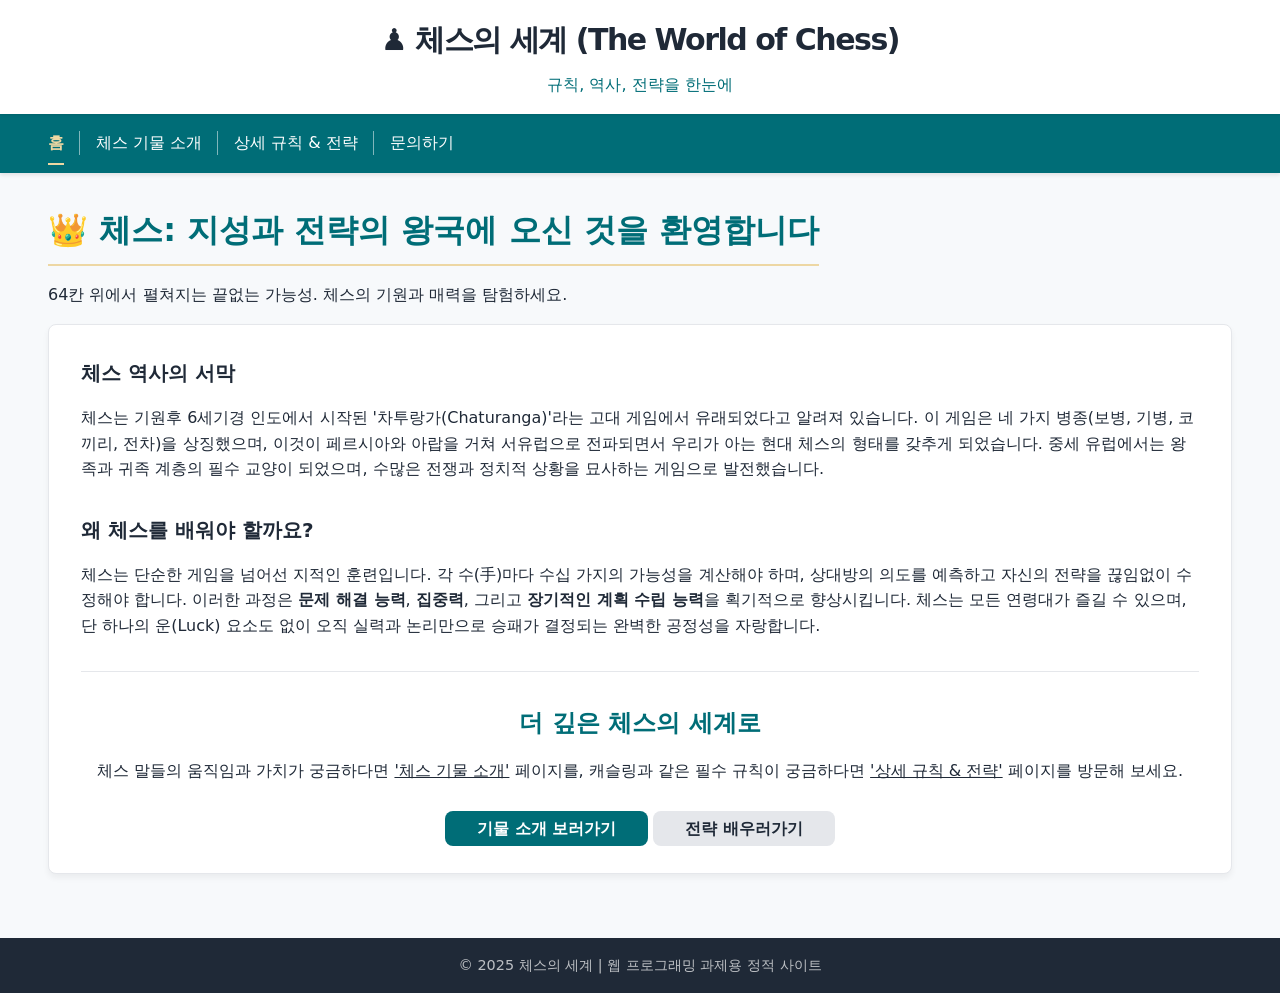
==== index.html @ c8859a35 "feat: 프로젝트 세부 정보로 README.md 업데이트 feat: 레이아웃 및 사이드바 탐색 추가 feat: CSS 변수 및 스타일 향상" ====
<!DOCTYPE html>
<html lang="ko">
  <head>
    <meta charset="UTF-8" />
    <meta name="viewport" content="width=device-width, initial-scale=1.0" />
    <title>홈 - 체스의 세계 (The World of Chess)</title>
    <link rel="stylesheet" href="./css/style.css" />
  </head>
  <body>
    <header>
      <div class="container">
        <div class="header-content">
          <h1 class="header-title">♟️ 체스의 세계 (The World of Chess)</h1>
          <p class="header-subtitle">규칙, 역사, 전략을 한눈에</p>
        </div>
      </div>
    </header>

    <nav id="main-nav">
      <div class="container">
        <ul>
          <li class="nav-item">
            <a href="index.html" class="nav-link active">홈</a>
          </li>
          <li class="nav-item">
            <a href="gallery.html" class="nav-link">체스 기물 소개</a>
          </li>
          <li class="nav-item">
            <a href="article.html" class="nav-link">상세 규칙 & 전략</a>
          </li>
          <li class="nav-item">
            <a href="contact.html" class="nav-link">문의하기</a>
          </li>
        </ul>
      </div>
    </nav>

    <main>
      <div class="container">
        <section id="home">
          <h2 class="section-title">
            👑 체스: 지성과 전략의 왕국에 오신 것을 환영합니다
          </h2>
          <p class="section-description">
            64칸 위에서 펼쳐지는 끝없는 가능성. 체스의 기원과 매력을 탐험하세요.
          </p>

          <div class="content-card">
            <!-- 섹션 1: 체스의 기원 -->
            <h3>체스 역사의 서막</h3>
            <p>
              체스는 기원후 6세기경 인도에서 시작된 '차투랑가(Chaturanga)'라는
              고대 게임에서 유래되었다고 알려져 있습니다. 이 게임은 네 가지
              병종(보병, 기병, 코끼리, 전차)을 상징했으며, 이것이 페르시아와
              아랍을 거쳐 서유럽으로 전파되면서 우리가 아는 현대 체스의 형태를
              갖추게 되었습니다. 중세 유럽에서는 왕족과 귀족 계층의 필수 교양이
              되었으며, 수많은 전쟁과 정치적 상황을 묘사하는 게임으로
              발전했습니다.
            </p>

            <!-- 섹션 2: 체스의 매력 -->
            <h3>왜 체스를 배워야 할까요?</h3>
            <p>
              체스는 단순한 게임을 넘어선 지적인 훈련입니다. 각 수(手)마다 수십
              가지의 가능성을 계산해야 하며, 상대방의 의도를 예측하고 자신의
              전략을 끊임없이 수정해야 합니다. 이러한 과정은
              <strong>문제 해결 능력</strong>, <strong>집중력</strong>, 그리고
              <strong>장기적인 계획 수립 능력</strong>을 획기적으로
              향상시킵니다. 체스는 모든 연령대가 즐길 수 있으며, 단 하나의
              운(Luck) 요소도 없이 오직 실력과 논리만으로 승패가 결정되는 완벽한
              공정성을 자랑합니다.
            </p>

            <!-- 섹션 3: 다음 콘텐츠 유도 -->
            <div class="cta-area">
              <h3>더 깊은 체스의 세계로</h3>
              <p>
                체스 말들의 움직임과 가치가 궁금하다면
                <u>'체스 기물 소개'</u> 페이지를, 캐슬링과 같은 필수 규칙이
                궁금하다면 <u>'상세 규칙 & 전략'</u> 페이지를 방문해 보세요.
              </p>
              <div class="form-actions">
                <a href="./gallery.html" class="submit-btn"
                  >기물 소개 보러가기</a
                >
                <a href="./article.html" class="reset-btn">전략 배우러가기</a>
              </div>
            </div>
          </div>
        </section>
      </div>
    </main>

    <footer>
      <div class="container">
        <p class="footer-text">
          © 2025 체스의 세계 | 웹 프로그래밍 과제용 정적 사이트
        </p>
      </div>
    </footer>
  </body>
</html>
---- css/style.css ----
/*
    통합 스타일시트 (css/style.css)
    체스 완전 정복 웹사이트 | 순수 CSS, CSS 변수 사용
*/

/* ****************************************************** */
/* 1. 글로벌 설정 & 공통 레이아웃 (GLOBAL & COMMON LAYOUT) */
/* ****************************************************** */

/* 1.1 CSS 변수 (Custom Properties) 및 폰트 설정 */
:root {
  /* 체스 테마 색상 */
  --color-primary: #006d77; /* 남색/청록색 계열 (메인 강조색) */
  --color-primary-dark: #004d53; /* 남색/청록색 계열 (메인 강조색 - 다크) */
  --color-secondary: #edd7a3; /* 베이지색 계열 (배경/카드 강조색) */
  --color-background: #f7f9fb; /* 배경색 */
  --color-background-secondary: #ffffff; /* 보조 배경색 (주로 카드 내부/aside) */
  --color-text-dark: #1f2937; /* 진한 텍스트 */
  --color-text-body: #525a65; /* 본문 텍스트 */
  --color-text-light: #888; /* 밝은 텍스트 */
  --color-accent-soft: #edf6f9; /* 옅은 배경 (활성화/호버 배경) */
  --color-border: #e5e7eb; /* 경계선 */

  /* 간격 변수 */
  --spacing-tiny: 0.3rem;
  --spacing-small: 0.5rem;
  --spacing-medium: 1rem;
  --spacing-large: 2rem;
  --border-radius: 0.5rem;
  --header-height: 80px; /* 대략적인 헤더+네비게이션 높이 */
}

/* Inter 폰트 설정 */
@import url("https://fonts.googleapis.com/css2?family=Inter:wght@100..900&display=swap");

/* 1.2 HTML 요소 기본 스타일 및 리셋 */
* {
  box-sizing: border-box;
  margin: 0;
  padding: 0;
}

body {
  font-family: "Inter", system-ui, -apple-system, BlinkMacSystemFont, "Segoe UI",
    Roboto, "Helvetica Neue", Arial, "Noto Sans", sans-serif;
  background-color: var(--color-background);
  color: var(--color-text-dark);
  line-height: 1.6;
  min-height: 100vh;
  display: flex;
  flex-direction: column;
}

a {
  color: var(--color-primary);
  text-decoration: none;
}

a:hover {
  text-decoration: underline;
}

/* --- [추가됨: 동적 콘텐츠 제어를 위한 필수 클래스] --- */
.hidden {
  display: none !important;
}
/* ------------------------------------------------ */

/* 1.3 공통 컨테이너 및 섹션 스타일 */
.container {
  max-width: 1280px;
  width: 95%;
  margin-left: auto;
  margin-right: auto;
  padding-left: var(--spacing-medium);
  padding-right: var(--spacing-medium);
}

main {
  flex-grow: 1;
  padding-top: var(--spacing-large);
  padding-bottom: var(--spacing-large);
}

.content-card {
  background-color: var(--color-background-secondary);
  border: 1px solid var(--color-border);
  border-radius: var(--border-radius);
  padding: var(--spacing-large);
  box-shadow: 0 4px 6px rgba(0, 0, 0, 0.05);
  margin-top: var(--spacing-medium);
}

/* 1.4 공통 타이포그래피 스타일 */
.section-title,
.section-subtitle {
  margin-bottom: var(--spacing-medium);
  color: var(--color-primary);
  font-weight: 700;
  text-align: center;
}

.section-title {
  font-size: 2rem;
  padding-bottom: var(--spacing-small);
  border-bottom: 2px solid var(--color-secondary);
  display: inline-block;
}

.section-subtitle {
  font-size: 1.5rem;
  color: var(--color-text-dark);
  text-align: left;
  margin-top: var(--spacing-large);
  border-bottom: 1px solid var(--color-border);
  padding-bottom: var(--spacing-small);
}

/* ****************************************************** */
/* 2. 공통 컴포넌트 (HEADER, NAVIGATION, FOOTER) */
/* ****************************************************** */

/* 2.1 Header */
header {
  background-color: var(--color-background-secondary);
  box-shadow: 0 1px 3px rgba(0, 0, 0, 0.1);
  position: sticky;
  top: 0;
  z-index: 10;
  padding: var(--spacing-medium) 0;
}

.header-content {
  text-align: center;
}

.header-title {
  font-size: 1.875rem;
  font-weight: 800;
  letter-spacing: -0.05em;
  color: var(--color-text-dark);
}

.header-subtitle {
  font-size: 1rem;
  color: var(--color-primary);
  font-weight: 500;
  margin-top: var(--spacing-small);
}

/* 2.2 Navigation (Nav) */
nav {
  background-color: var(--color-primary);
  box-shadow: 0 2px 4px rgba(0, 0, 0, 0.1);
}

nav ul {
  list-style: none;
  display: flex;
  justify-content: flex-start;
  padding: var(--spacing-small) 0;
  gap: var(--spacing-large);
}

.nav-item {
  position: relative;
}

.nav-link {
  display: block;
  padding: 0.5rem 0;
  color: #ffffff;
  font-weight: 500;
  transition: color 0.3s;
}

.nav-link:hover {
  color: var(--color-secondary);
  text-decoration: none;
}

.nav-link.active {
  color: var(--color-secondary);
  font-weight: 700;
  border-bottom: 2px solid var(--color-secondary);
}

/* 구분선 스타일 */
.nav-item:not(:last-child)::after {
  content: "";
  position: absolute;
  right: calc(-1 * var(--spacing-medium));
  top: 50%;
  transform: translateY(-50%);
  width: 1px;
  height: 1.5rem;
  background-color: rgba(255, 255, 255, 0.5);
}

/* 2.3 Navigation 미디어 쿼리 */
@media (min-width: 640px) {
  nav ul {
    gap: var(--spacing-large);
  }
  .nav-item:not(:last-child)::after {
    right: calc(-0.5 * var(--spacing-large));
  }
}

@media (max-width: 639px) {
  nav ul {
    flex-direction: column;
    align-items: center;
    gap: 0;
    padding: 0.5rem 0;
  }
  .nav-item {
    width: 100%;
    text-align: center;
  }
  .nav-item:not(:last-child)::after {
    content: none;
  }
  .nav-link {
    padding: 0.5rem 1rem;
  }
}

/* 2.4 Footer 스타일 */
footer {
  background-color: var(--color-text-dark);
  color: #ffffff;
  padding: var(--spacing-medium) 0;
  text-align: center;
  margin-top: var(--spacing-large);
}

footer p {
  font-size: 0.9rem;
  color: rgba(255, 255, 255, 0.7);
}

/* ****************************************************** */
/* 3. 홈 페이지 (HOME PAGE - index.html) 스타일 */
/* ****************************************************** */

/* 홈 페이지는 대부분 공통 스타일을 사용하며, 아래는 .content-card 내부의 소제목 스타일링입니다. */
.content-card h3 {
  font-size: 1.25rem;
  color: var(--color-text-dark);
  font-weight: 600;
  margin-top: var(--spacing-large);
  margin-bottom: var(--spacing-medium);
}

.content-card h3:first-child {
  margin-top: 0;
}

/* CTA (Call to Action) 영역 스타일 */
.cta-area {
  margin-top: var(--spacing-large);
  padding-top: var(--spacing-large);
  border-top: 1px solid var(--color-border);
  text-align: center;
}

.cta-area h3 {
  font-size: 1.5rem;
  color: var(--color-primary);
  margin-top: 0;
  margin-bottom: var(--spacing-medium);
}

.cta-area p {
  margin-bottom: var(--spacing-large);
}

/* ****************************************************** */
/* 4. 체스 기물 소개 페이지 (GALLERY PAGE - gallery.html) 스타일 */
/* ****************************************************** */

/* 4.1 2단 레이아웃 설정 */
.gallery-layout {
  display: flex;
  gap: var(--spacing-large);
  margin-top: var(--spacing-medium);
}

/* 왼쪽 사이드바 (기물 선택 목록) */
aside {
  width: 300px;
  flex-shrink: 0;
  padding: 0;
  position: sticky;
  top: calc(80px + var(--spacing-medium)); /* 헤더/네비 아래에 고정 */
  align-self: flex-start;
  height: fit-content;
  border: 1px solid var(--color-border);
  background-color: var(--color-background-secondary);
  border-radius: var(--border-radius);
  box-shadow: 0 4px 6px rgba(0, 0, 0, 0.05);
}

.section-title-sidebar,
.section-description-sidebar {
  text-align: left;
  padding: var(--spacing-medium);
  margin: 0;
}

.section-title-sidebar {
  font-size: 1.25rem;
  border-bottom: 1px solid var(--color-border);
}

.section-description-sidebar {
  font-size: 0.9rem;
  color: var(--color-text-light);
  border-bottom: 1px solid var(--color-border);
}

/* 4.2 선택 목록 스타일 */
.selection-list {
  border-radius: 0 0 var(--spacing-small) var(--spacing-small);
  overflow: hidden;
  padding-bottom: 1px;
}

.selection-item {
  cursor: pointer;
  padding: var(--spacing-medium) var(--spacing-large);
  transition: background-color 0.2s, border-left 0.2s;
  border-bottom: 1px solid var(--color-border);
}

.selection-item:last-child {
  border-bottom: none;
}

.selection-item:hover {
  background-color: var(--color-accent-soft);
}

.selection-title {
  font-size: 1.1rem;
  font-weight: 600;
  color: var(--color-text-dark);
}

.selection-value {
  font-size: 0.85rem;
  color: var(--color-text-light);
}

/* 4.3 동적 활성화 스타일 */
.piece-card-active {
  background-color: var(--color-accent-soft);
  border-left: 5px solid var(--color-primary);
  font-weight: 700;
}

/* 4.4 상세 정보 영역 */
.piece-detail-area {
  flex-grow: 1;
}

.piece-detail {
  margin-top: var(--spacing-medium);
  transition: opacity 0.3s;
}

.piece-detail h4 {
  font-size: 1.5rem;
  color: var(--color-primary);
  margin-bottom: var(--spacing-medium);
  border-bottom: 2px solid var(--color-secondary);
  padding-bottom: var(--spacing-small);
}

/* 4.5 갤러리 미디어 쿼리 */
@media (max-width: 900px) {
  .gallery-layout {
    flex-direction: column;
  }
  aside {
    width: 100%;
    position: static;
    top: auto;
  }
}

/* ****************************************************** */
/* 5. 상세 규칙 & 전략 페이지 (ARTICLE PAGE - article.html) 스타일 */
/* ****************************************************** */
.article-layout {
  display: flex;
  flex-direction: column; /* 세로 배열 */
  gap: var(--spacing-large);
}

@media (min-width: 900px) {
  .article-layout {
    flex-direction: row; /* PC 2단 배열 */
    align-items: flex-start;
  }
}

/* 5.1 사이드바 (Aside) */
#article-sidebar {
  /* 사이드바 기본 배경색 변경 (흰색 대신 연한 배경) */
  background-color: var(--color-background);
  border-radius: var(--border-radius);
  padding: var(--spacing-medium);
  border: 1px solid var(--color-border);

  /* PC 고정 사이드바 설정 */
  width: 300px;
  min-width: 300px;
  position: sticky;
  top: calc(var(--header-height) + 1.5rem); /* 헤더 아래에 고정 */
}

/* 제목과 사이드바 간의 간격 조정 */
.sidebar-content {
  padding-top: var(--spacing-small);
}

/* 5.2 사이드바 그룹 헤더 (규칙/전략) */
.sidebar-group-header {
  cursor: pointer;
  font-weight: 700;
  padding: var(--spacing-small) var(--spacing-small); /* 상하, 좌우 간격 조정 */
  color: var(--color-primary-dark);
  transition: color 0.2s ease;
}
.sidebar-group-header:hover {
  color: var(--color-primary);
}

/* 5.3 서브 메뉴 (규칙/전략 하위 목록) */
.sub-selection-list {
  list-style: none;
  overflow: hidden; /* 높이 애니메이션을 위해 overflow 숨김 */
  transition: max-height 0.3s ease-out;
  max-height: 0; /* 초기 상태 (숨김) */
}
/* [순수 CSS 호버 로직] 그룹에 마우스를 올리면 하위 목록 펼치기 */
.sidebar-group:hover .sub-selection-list {
  max-height: 500px; /* 호버 시 펼침 */
}

.sub-selection-list > li > .selection-item {
  display: block;
  padding: var(--spacing-tiny) var(--spacing-medium);
  margin-bottom: 2px;
  color: var(--color-text-body);
  text-decoration: none;
  border-left: 3px solid transparent;
  transition: all 0.2s ease;
  font-size: 0.95rem;
}
.sub-selection-list > li > .selection-item:hover {
  color: var(--color-primary);
  border-left: 3px solid var(--color-primary);
}

/* 5.4 사이드바 링크 활성화 (클릭된 항목) */
.sub-selection-list a.sidebar-link-active {
  font-weight: 700;
  color: var(--color-primary);
  background-color: var(--color-accent-soft);
  border-left: 3px solid var(--color-primary-dark);
}

/* 5.5 아티클 본문 영역 및 콘텐츠 요소 스타일링 */

.article-body-area {
  flex-grow: 1;
}

/* 긴 글 (Long Text) */
.long-text {
  line-height: 1.7;
  margin-bottom: var(--spacing-large);
}

/* 표 (Table) */
.data-table {
  width: 100%;
  border-collapse: collapse;
  margin: var(--spacing-large) 0;
}
.data-table th,
.data-table td {
  border: 1px solid var(--color-border);
  padding: var(--spacing-medium);
  text-align: left;
}
.data-table th {
  background-color: var(--color-secondary);
  font-weight: 600;
  color: var(--color-primary-dark);
}

/* 인용 (Blockquote) */
blockquote {
  border-left: 5px solid var(--color-primary);
  padding: var(--spacing-large);
  margin: calc(var(--spacing-large) + 0.5rem) 0;
  font-style: italic;
  background-color: var(--color-secondary);
  border-radius: var(--border-radius);
  color: var(--color-text-dark);
  box-shadow: 0 4px 6px rgba(0, 0, 0, 0.05);
}
.blockquote-footer {
  display: block;
  margin-top: var(--spacing-medium);
  font-size: 0.9rem;
  color: var(--color-text-light);
}

/* Figure (그림/다이어그램) */
.chess-figure {
  margin: calc(var(--spacing-large) + 0.5rem) 0;
  text-align: center;
  border: 1px solid var(--color-border);
  padding: var(--spacing-large);
  border-radius: var(--border-radius);
  background-color: var(--color-secondary);
  box-shadow: 0 4px 6px rgba(0, 0, 0, 0.05);
}
.placeholder-diagram {
  font-size: 3rem;
  margin-bottom: var(--spacing-medium);
}
.figure-caption {
  font-size: 0.9rem;
  color: var(--color-text-light);
  font-style: italic;
}

/* ****************************************************** */
/* 6. 문의 페이지 (CONTACT PAGE - contact.html) 스타일 */
/* ****************************************************** */

.form-group {
  margin-bottom: var(--spacing-large);
}

label {
  display: block;
  margin-bottom: var(--spacing-small);
  font-weight: 600;
  color: var(--color-text-dark);
}

.input-style,
.select-style {
  width: 100%;
  padding: var(--spacing-medium);
  border: 1px solid var(--color-border);
  border-radius: var(--spacing-small);
  font-size: 1rem;
  transition: border-color 0.3s, box-shadow 0.3s;
}

.input-style:focus,
.select-style:focus {
  border-color: var(--color-primary);
  box-shadow: 0 0 0 3px rgba(0, 109, 119, 0.2);
  outline: none;
}

textarea.input-style {
  resize: vertical;
  min-height: 120px;
}

/* 폼 힌트 텍스트 */
.input-hint {
  font-size: 0.85rem;
  color: var(--color-text-light);
  margin-top: 0.3rem;
}

/* 버튼 그룹 */
.button-group {
  display: flex;
  gap: var(--spacing-medium);
  justify-content: flex-end;
  margin-top: var(--spacing-large);
}

.submit-btn,
.reset-btn {
  padding: var(--spacing-small) var(--spacing-large);
  font-size: 1rem;
  font-weight: 600;
  border: none;
  border-radius: var(--spacing-small);
  cursor: pointer;
  transition: background-color 0.3s, opacity 0.3s;
}

.submit-btn {
  background-color: var(--color-primary);
  color: #ffffff;
}

.submit-btn:hover {
  background-color: #004d53;
}

.reset-btn {
  background-color: var(--color-border);
  color: var(--color-text-dark);
}

.reset-btn:hover {
  background-color: #c7c7c7;
}

/* 폼 메시지 박스 */
.form-message-box {
  padding: var(--spacing-medium);
  border-radius: var(--border-radius);
  font-weight: 600;
  margin-bottom: var(--spacing-large);
  text-align: center;
}

.form-message-box.success {
  background-color: #d4edda;
  color: #155724;
  border: 1px solid #c3e6cb;
}

.form-message-box.error {
  background-color: #f8d7da;
  color: #721c24;
  border: 1px solid #f5c6cb;
}
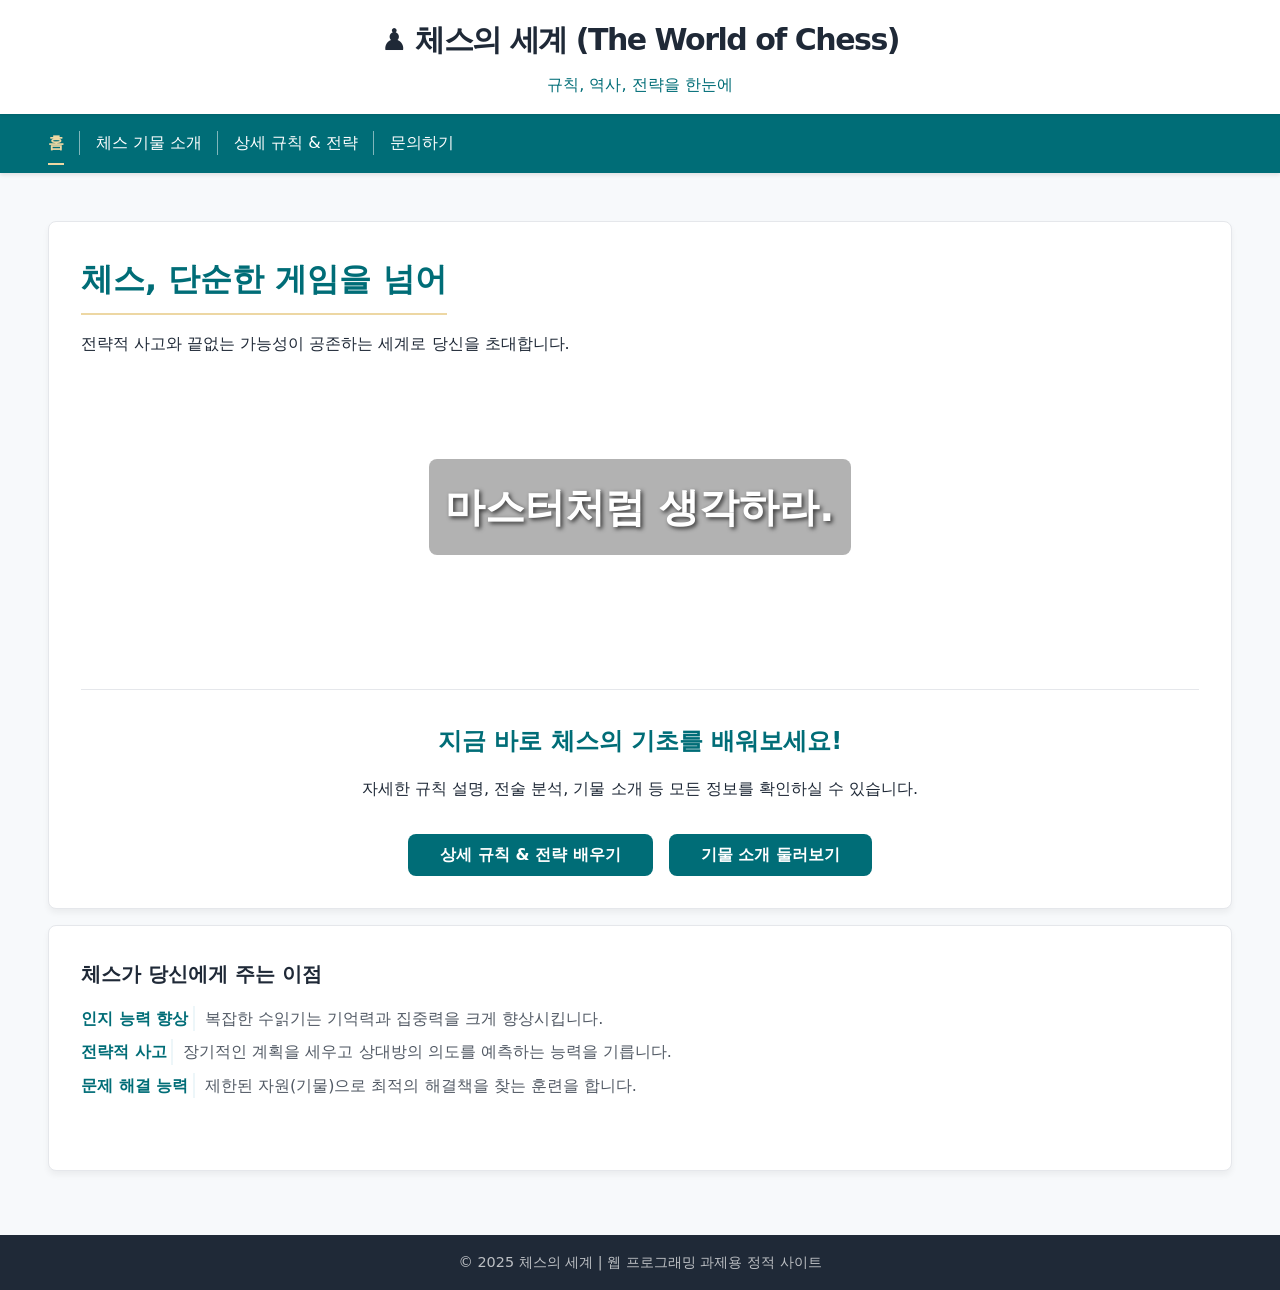
==== commit 6b51c6ae: "test" ====
--- a/index.html
+++ b/index.html
@@ -37,57 +37,53 @@
 
     <main>
       <div class="container">
-        <section id="home">
-          <h2 class="section-title">
-            👑 체스: 지성과 전략의 왕국에 오신 것을 환영합니다
-          </h2>
-          <p class="section-description">
-            64칸 위에서 펼쳐지는 끝없는 가능성. 체스의 기원과 매력을 탐험하세요.
+        <!-- 1. 메인 히어로 섹션 -->
+        <div class="content-card">
+          <h2 class="section-title">체스, 단순한 게임을 넘어</h2>
+          <p class="section-subtitle">
+            전략적 사고와 끝없는 가능성이 공존하는 세계로 당신을 초대합니다.
           </p>
 
-          <div class="content-card">
-            <!-- 섹션 1: 체스의 기원 -->
-            <h3>체스 역사의 서막</h3>
+          <!-- 체스판 배경 이미지 Placeholder -->
+          <div class="hero-image-placeholder">
+            <h3 class="hero-text">마스터처럼 생각하라.</h3>
+          </div>
+
+          <div class="cta-area">
+            <h3>지금 바로 체스의 기초를 배워보세요!</h3>
             <p>
-              체스는 기원후 6세기경 인도에서 시작된 '차투랑가(Chaturanga)'라는
-              고대 게임에서 유래되었다고 알려져 있습니다. 이 게임은 네 가지
-              병종(보병, 기병, 코끼리, 전차)을 상징했으며, 이것이 페르시아와
-              아랍을 거쳐 서유럽으로 전파되면서 우리가 아는 현대 체스의 형태를
-              갖추게 되었습니다. 중세 유럽에서는 왕족과 귀족 계층의 필수 교양이
-              되었으며, 수많은 전쟁과 정치적 상황을 묘사하는 게임으로
-              발전했습니다.
+              자세한 규칙 설명, 전술 분석, 기물 소개 등 모든 정보를 확인하실 수
+              있습니다.
             </p>
-
-            <!-- 섹션 2: 체스의 매력 -->
-            <h3>왜 체스를 배워야 할까요?</h3>
-            <p>
-              체스는 단순한 게임을 넘어선 지적인 훈련입니다. 각 수(手)마다 수십
-              가지의 가능성을 계산해야 하며, 상대방의 의도를 예측하고 자신의
-              전략을 끊임없이 수정해야 합니다. 이러한 과정은
-              <strong>문제 해결 능력</strong>, <strong>집중력</strong>, 그리고
-              <strong>장기적인 계획 수립 능력</strong>을 획기적으로
-              향상시킵니다. 체스는 모든 연령대가 즐길 수 있으며, 단 하나의
-              운(Luck) 요소도 없이 오직 실력과 논리만으로 승패가 결정되는 완벽한
-              공정성을 자랑합니다.
-            </p>
-
-            <!-- 섹션 3: 다음 콘텐츠 유도 -->
-            <div class="cta-area">
-              <h3>더 깊은 체스의 세계로</h3>
-              <p>
-                체스 말들의 움직임과 가치가 궁금하다면
-                <u>'체스 기물 소개'</u> 페이지를, 캐슬링과 같은 필수 규칙이
-                궁금하다면 <u>'상세 규칙 & 전략'</u> 페이지를 방문해 보세요.
-              </p>
-              <div class="form-actions">
-                <a href="./gallery.html" class="submit-btn"
-                  >기물 소개 보러가기</a
-                >
-                <a href="./article.html" class="reset-btn">전략 배우러가기</a>
-              </div>
+            <div class="button-group">
+              <a href="article.html" class="button">상세 규칙 & 전략 배우기</a>
+              <a href="gallery.html" class="button reset-button"
+                >기물 소개 둘러보기</a
+              >
             </div>
           </div>
-        </section>
+        </div>
+
+        <!-- 2. 체스의 매력과 이점 소개 -->
+        <div class="content-card">
+          <h3 class="card-title">체스가 당신에게 주는 이점</h3>
+          <div class="piece-detail-container">
+            <ul>
+              <li>
+                <strong>인지 능력 향상</strong> 복잡한 수읽기는 기억력과
+                집중력을 크게 향상시킵니다.
+              </li>
+              <li>
+                <strong>전략적 사고</strong> 장기적인 계획을 세우고 상대방의
+                의도를 예측하는 능력을 기릅니다.
+              </li>
+              <li>
+                <strong>문제 해결 능력</strong> 제한된 자원(기물)으로 최적의
+                해결책을 찾는 훈련을 합니다.
+              </li>
+            </ul>
+          </div>
+        </div>
       </div>
     </main>
 
--- a/css/style.css
+++ b/css/style.css
@@ -1,5 +1,5 @@
 /*
-    통합 스타일시트 (css/style.css)
+    통합 스타일시트 (assets/css/style.css)
     체스 완전 정복 웹사이트 | 순수 CSS, CSS 변수 사용
 */
 
@@ -21,6 +21,25 @@
   --color-accent-soft: #edf6f9; /* 옅은 배경 (활성화/호버 배경) */
   --color-border: #e5e7eb; /* 경계선 */
 
+  /* 체스판 다이어그램 색상 변수 */
+  --board-color-light: #f0d9b5; /* 밝은 칸 (베이지) */
+  --board-color-dark: #b58863; /* 어두운 칸 (갈색) */
+
+  --moved-color-light: #a7e0c8; /* 직전에 움직인 기물 위치 */
+  --moved-color-dark: #50b58e; /* 직전에 움직인 기물 위치 */
+
+  /* 체크 경고 색상 변수 */
+  --check-light-color: rgba(230, 57, 70, 0.5); /* 밝은 칸 (투명도 있는 빨강) */
+  --check-dark-color: rgba(
+    230,
+    57,
+    70,
+    0.7
+  ); /* 어두운 칸 (투명도를 높인 빨강) */
+
+  /* 체스 기물 svg */
+  --chess-svg: url("../assets/img/256px-Chess_Pieces_Sprite.svg.png");
+
   /* 간격 변수 */
   --spacing-tiny: 0.3rem;
   --spacing-small: 0.5rem;
@@ -60,6 +79,13 @@
   text-decoration: underline;
 }
 
+pre {
+  font-family: "Inter", system-ui, -apple-system, BlinkMacSystemFont, "Segoe UI",
+    Roboto, "Helvetica Neue", Arial, "Noto Sans", sans-serif;
+  margin-top: var(--spacing-tiny);
+  font-size: 0.9rem;
+}
+
 /* --- [추가됨: 동적 콘텐츠 제어를 위한 필수 클래스] --- */
 .hidden {
   display: none !important;
@@ -93,7 +119,7 @@
 
 /* 1.4 공통 타이포그래피 스타일 */
 .section-title,
-.section-subtitle {
+.section-sub-title {
   margin-bottom: var(--spacing-medium);
   color: var(--color-primary);
   font-weight: 700;
@@ -107,7 +133,7 @@
   display: inline-block;
 }
 
-.section-subtitle {
+.section-sub-title {
   font-size: 1.5rem;
   color: var(--color-text-dark);
   text-align: left;
@@ -117,7 +143,7 @@
 }
 
 /* ****************************************************** */
-/* 2. 공통 컴포넌트 (HEADER, NAVIGATION, FOOTER) */
+/* 2. 시맨틱 컴포넌트 (HEADER, NAVIGATION, FOOTER) */
 /* ****************************************************** */
 
 /* 2.1 Header */
@@ -245,7 +271,7 @@
 /* ****************************************************** */
 
 /* 홈 페이지는 대부분 공통 스타일을 사용하며, 아래는 .content-card 내부의 소제목 스타일링입니다. */
-.content-card h3 {
+.card-title {
   font-size: 1.25rem;
   color: var(--color-text-dark);
   font-weight: 600;
@@ -253,8 +279,33 @@
   margin-bottom: var(--spacing-medium);
 }
 
-.content-card h3:first-child {
+.card-title:first-child {
   margin-top: 0;
+}
+
+/* 히어로 이미지 섹션 */
+.hero-image-placeholder {
+  width: 100%;
+  height: 300px;
+  background-image: url("https://placehold.co/1200x400/004d53/ffffff?text=Chess+Board+Hero+Image"); /* Placeholder 이미지 */
+  background-size: cover;
+  background-position: center;
+  border-radius: var(--border-radius);
+  margin-bottom: var(--spacing-large);
+
+  display: flex;
+  align-items: center;
+  justify-content: center;
+}
+
+.hero-text {
+  font-size: 2.5rem;
+  color: #ffffff;
+  font-weight: 900;
+  text-shadow: 2px 2px 4px rgba(0, 0, 0, 0.7);
+  padding: var(--spacing-medium);
+  background-color: rgba(0, 0, 0, 0.3);
+  border-radius: var(--border-radius);
 }
 
 /* CTA (Call to Action) 영역 스타일 */
@@ -276,6 +327,13 @@
   margin-bottom: var(--spacing-large);
 }
 
+/* 버튼 그룹은 Flexbox를 사용하여 중앙 정렬 및 간격 제어 */
+.cta-area .button-group {
+  display: flex;
+  justify-content: center;
+  gap: var(--spacing-medium);
+}
+
 /* ****************************************************** */
 /* 4. 체스 기물 소개 페이지 (GALLERY PAGE - gallery.html) 스타일 */
 /* ****************************************************** */
@@ -284,7 +342,7 @@
 .gallery-layout {
   display: flex;
   gap: var(--spacing-large);
-  margin-top: var(--spacing-medium);
+  margin-top: var(--spacing-small);
 }
 
 /* 왼쪽 사이드바 (기물 선택 목록) */
@@ -317,7 +375,6 @@
 .section-description-sidebar {
   font-size: 0.9rem;
   color: var(--color-text-light);
-  border-bottom: 1px solid var(--color-border);
 }
 
 /* 4.2 선택 목록 스타일 */
@@ -339,7 +396,7 @@
 }
 
 .selection-item:hover {
-  background-color: var(--color-accent-soft);
+  background-color: #f0f0f0;
 }
 
 .selection-title {
@@ -366,7 +423,7 @@
 }
 
 .piece-detail {
-  margin-top: var(--spacing-medium);
+  margin-top: 0;
   transition: opacity 0.3s;
 }
 
@@ -378,7 +435,88 @@
   padding-bottom: var(--spacing-small);
 }
 
-/* 4.5 갤러리 미디어 쿼리 */
+/* 텍스트와 다이어그램을 가로로 배치 */
+.piece-detail-container {
+  display: flex;
+  flex-direction: row;
+  gap: var(--spacing-medium);
+}
+
+/* 4.5 구조화된 상세 설명 스타일 (UX 개선) */
+.piece-detail-container h5 {
+  /* 특징, 장점, 약점 부제 스타일 */
+  font-size: 1.15rem;
+  color: var(--color-primary-dark);
+  font-weight: 700;
+  margin-top: var(--spacing-large);
+  margin-bottom: var(--spacing-medium);
+  border-bottom: 2px solid var(--color-accent-soft);
+  padding-bottom: var(--spacing-tiny);
+}
+
+.piece-detail-container h5:first-of-type {
+  margin-top: var(--spacing-medium); /* 다이어그램 바로 아래는 간격을 덜 줌 */
+}
+
+.piece-detail-container ul {
+  list-style: none; /* 리스트 기호를 제거하고, 아래 strong에 강조 스타일 적용 */
+  padding-left: 0;
+  margin-bottom: var(--spacing-large);
+}
+
+.piece-detail-container ul li {
+  margin-bottom: var(--spacing-small);
+  color: var(--color-text-body);
+  /* 리스트 기호 대신 텍스트로 구분하기 위해 들여쓰기를 제거 */
+  padding-left: 0;
+}
+
+/* <li> 내부의 <strong> 태그를 부부제목처럼 강조 */
+.piece-detail-container ul li strong {
+  display: inline-block;
+  color: var(--color-primary);
+  font-weight: 700;
+  margin-right: var(--spacing-tiny);
+  padding-right: var(--spacing-tiny);
+  border-right: 2px solid var(--color-accent-soft);
+}
+
+/* 상세 정보 숨김 */
+.piece-detail.hidden {
+  display: none;
+}
+
+/* ---------------------------------------------------- */
+/* 이동 가능 위치 (Move) - 점과 X 표시 로직 */
+/* ---------------------------------------------------- */
+
+/* 다이어그램을 텍스트 옆에 배치 (Flexbox로 전환) */
+@media (min-width: 900px) {
+  .piece-detail-container {
+    display: flex;
+    flex-direction: row;
+    gap: var(--spacing-large);
+    align-items: flex-start;
+  }
+  .chess-diagram-container {
+    flex-shrink: 0;
+    width: 256px;
+    margin: 0 var(--spacing-medium) 0 auto;
+    padding: 0;
+    /* 다이어그램이 텍스트 옆에 배치되도록 크기 고정 */
+  }
+  .piece-detail-container > ul {
+    /* 목록이 다이어그램 옆의 남은 공간을 차지하도록 */
+    flex-grow: 1;
+    margin-top: 0;
+  }
+  /* 다이어그램 옆의 텍스트가 바로 시작되도록 기존 long-text 스타일 정리 */
+  .piece-detail-container p.long-text {
+    margin-top: 0;
+  }
+}
+
+/* 4.6 갤러리 미디어 쿼리 */
 @media (max-width: 900px) {
   .gallery-layout {
     flex-direction: column;
@@ -406,7 +544,7 @@
   }
 }
 
-/* 5.1 사이드바 (Aside) */
+/* 5.1 아티클 사이드바 (Aside) */
 #article-sidebar {
   /* 사이드바 기본 배경색 변경 (흰색 대신 연한 배경) */
   background-color: var(--color-background);
@@ -448,6 +586,12 @@
 /* [순수 CSS 호버 로직] 그룹에 마우스를 올리면 하위 목록 펼치기 */
 .sidebar-group:hover .sub-selection-list {
   max-height: 500px; /* 호버 시 펼침 */
+}
+
+/* (1) 활성화된 링크의 부모 ul을 찾기 위해 :has()와 같은 복잡한 CSS 대신, 
+       JavaScript가 initial-open 클래스를 추가하도록 유도합니다. */
+.sub-selection-list.initial-open {
+  max-height: 500px;
 }
 
 .sub-selection-list > li > .selection-item {
@@ -479,6 +623,25 @@
   flex-grow: 1;
 }
 
+/* 5.6 다이어그램과 텍스트 그룹 (체크, 더블체크) */
+.article-detail-group {
+  display: flex;
+  flex-direction: column; /* 모바일 우선 */
+  gap: var(--spacing-medium);
+  margin-bottom: var(--spacing-large);
+}
+@media (min-width: 900px) {
+  .article-detail-group {
+    flex-direction: row;
+    align-items: flex-start; /* 상단 정렬 */
+    gap: var(--spacing-large);
+  }
+  .article-diagram {
+    /* 다이어그램을 오른쪽으로 밀착 */
+    margin-left: auto;
+  }
+}
+
 /* 긴 글 (Long Text) */
 .long-text {
   line-height: 1.7;
@@ -498,8 +661,20 @@
   text-align: left;
 }
 .data-table th {
-  background-color: var(--color-secondary);
+  background-color: var(--color-primary);
   font-weight: 600;
+  color: white;
+}
+.caption-top {
+  caption-side: top; /* 캡션을 표의 위에 위치 */
+  text-align: left; /* 캡션을 왼쪽 정렬 */
+  font-size: 1.1rem;
+  font-weight: 600;
+  color: var(--color-text-dark);
+  margin-bottom: var(--spacing-small);
+}
+.data-table tbody th {
+  background-color: var(--color-accent-soft);
   color: var(--color-primary-dark);
 }
 
@@ -594,7 +769,8 @@
 }
 
 .submit-btn,
-.reset-btn {
+.reset-btn,
+.button {
   padding: var(--spacing-small) var(--spacing-large);
   font-size: 1rem;
   font-weight: 600;
@@ -604,12 +780,20 @@
   transition: background-color 0.3s, opacity 0.3s;
 }
 
-.submit-btn {
+/* 다이어그램 컨트롤 버튼 크기 조정 */
+.small-button {
+  padding: var(--spacing-tiny) var(--spacing-medium); /* 크기 축소 */
+  font-size: 0.85rem;
+}
+
+.submit-btn,
+.button {
   background-color: var(--color-primary);
   color: #ffffff;
 }
 
-.submit-btn:hover {
+.submit-btn:hover,
+.button:hover {
   background-color: #004d53;
 }
 
@@ -642,3 +826,209 @@
   color: #721c24;
   border: 1px solid #f5c6cb;
 }
+
+/* ****************************************************** */
+/* 7. 체스 다이어그램 및 기타 유틸리티 (ETC) */
+/* ****************************************************** */
+
+/* --- 체스 움직임 다이어그램 스타일링 (갤러리 및 아티클 공통) --- */
+.chess-diagram-container {
+  text-align: center;
+  padding: var(--spacing-medium) 0;
+}
+
+.diagram-title {
+  font-weight: 600;
+  margin-bottom: var(--spacing-medium);
+  color: var(--color-primary-dark);
+}
+
+.chess-diagram {
+  display: grid;
+  grid-template-columns: repeat(8, 1fr);
+  grid-template-rows: repeat(8, 1fr);
+  width: 256px; /* 8칸 * 32px/칸 */
+  height: 256px;
+  margin: auto;
+  border: 3px solid var(--color-primary-dark);
+}
+
+.diagram-controls {
+  margin: var(--spacing-tiny);
+}
+
+.square {
+  width: 100%;
+  height: 100%;
+  /* 밝은 칸과 어두운 칸의 색상 교차는 패턴으로 설정됨 */
+  background-color: var(--board-color-dark);
+  position: relative; /* ::after 요소를 위해 필요 */
+  color: dark;
+}
+
+/* 체스판 색상 패턴 설정 (밝은 칸) */
+.square:nth-child(16n),
+.square:nth-child(16n-2),
+.square:nth-child(16n-4),
+.square:nth-child(16n-6),
+.square:nth-child(16n-9),
+.square:nth-child(16n-11),
+.square:nth-child(16n-13),
+.square:nth-child(16n-15) {
+  background-color: var(--board-color-light);
+}
+
+/* ---------------------------------------------------- */
+/* 이동 가능 위치 (Move) - 점과 X 표시 로직 */
+/* ---------------------------------------------------- */
+
+/* 1. 이동 가능 위치 (Dot) */
+.move::after {
+  content: "";
+  display: block;
+  width: 12px;
+  height: 12px;
+  background-color: var(--color-primary); /* 테마 색상으로 점 찍기 */
+  border-radius: 50%;
+  position: absolute;
+  top: 50%;
+  left: 50%;
+  transform: translate(-50%, -50%);
+  opacity: 0.7;
+}
+
+/* 2. 폰의 공격 위치 (Capture) - X 표시 */
+.capture::after {
+  content: "×"; /* X 표시 */
+  display: flex;
+  justify-content: center;
+  align-items: center;
+  width: 100%;
+  height: 100%;
+  font-size: 24px;
+  font-weight: 700;
+  color: #f00; /* 공격을 나타내는 빨간색 */
+  position: absolute;
+  top: 0;
+  left: 0;
+}
+
+.king::after,
+.queen::after,
+.rook::after,
+.bishop::after,
+.knight::after,
+.pawn::after {
+  content: "";
+  display: block;
+  width: 100%;
+  height: 100%;
+  position: absolute;
+  top: 0;
+  left: 0;
+
+  background-image: var(--chess-svg);
+  background-size: 192px 64px;
+  background-repeat: no-repeat;
+  background-position: center;
+}
+
+/* 2. 기물별 위치 설정 (background-position) */
+/* White Pieces (윗줄, Y축 0px) */
+/* White Pieces (윗줄, Y축 0px) */
+.white.king::after {
+  background-position: 0 0;
+}
+.white.queen::after {
+  background-position: -32px 0;
+}
+.white.bishop::after {
+  background-position: -64px 0;
+}
+.white.knight::after {
+  background-position: -96px 0;
+}
+.white.rook::after {
+  background-position: -128px 0;
+}
+.white.pawn::after {
+  background-position: -160px 0;
+} /* 160px = 5 * 32px */
+
+/* Black Pieces (아랫줄, Y축 -64px -> -32px) */
+.black.king::after {
+  background-position: 0 -32px;
+}
+.black.queen::after {
+  background-position: -32px -32px;
+}
+.black.bishop::after {
+  background-position: -64px -32px;
+}
+.black.knight::after {
+  background-position: -96px -32px;
+}
+.black.rook::after {
+  background-position: -128px -32px;
+}
+.black.pawn::after {
+  background-position: -160px -32px;
+}
+
+/* 킹 체크 상태 강조 */
+.king-in-check {
+  position: relative;
+}
+
+/* 이동 경로 색상 */
+.moved-square {
+  /* 기본값: 어두운 칸에 적용될 색상을 기본으로 설정 */
+  background-color: var(--moved-color-dark) !important;
+}
+
+/* 밝은 칸에 위치할 때 */
+.square:nth-child(16n).moved-square,
+.square:nth-child(16n-2).moved-square,
+.square:nth-child(16n-4).moved-square,
+.square:nth-child(16n-6).moved-square,
+.square:nth-child(16n-9).moved-square,
+.square:nth-child(16n-11).moved-square,
+.square:nth-child(16n-13).moved-square,
+.square:nth-child(16n-15).moved-square {
+  background-color: var(--moved-color-light) !important;
+}
+
+/* 어두운 칸에 체크 오버레이 적용 */
+.square:not(:nth-child(16n)):not(:nth-child(16n-2)):not(:nth-child(16n-4)):not(
+    :nth-child(16n-6)
+  ):not(:nth-child(16n-9)):not(:nth-child(16n-11)):not(:nth-child(16n-13)):not(
+    :nth-child(16n-15)
+  ).king-in-check::before {
+  content: "";
+  display: block;
+  position: absolute;
+  top: 0;
+  left: 0;
+  width: 100%;
+  height: 100%;
+  background-color: var(--check-dark-color); /* 어두운 칸용 경고색 */
+}
+
+/* 밝은 칸에 체크 오버레이 적용 */
+.square:nth-child(16n).king-in-check::before,
+.square:nth-child(16n-2).king-in-check::before,
+.square:nth-child(16n-4).king-in-check::before,
+.square:nth-child(16n-6).king-in-check::before,
+.square:nth-child(16n-9).king-in-check::before,
+.square:nth-child(16n-11).king-in-check::before,
+.square:nth-child(16n-13).king-in-check::before,
+.square:nth-child(16n-15).king-in-check::before {
+  content: "";
+  display: block;
+  position: absolute;
+  top: 0;
+  left: 0;
+  width: 100%;
+  height: 100%;
+  background-color: var(--check-light-color); /* 밝은 칸용 경고색 */
+}
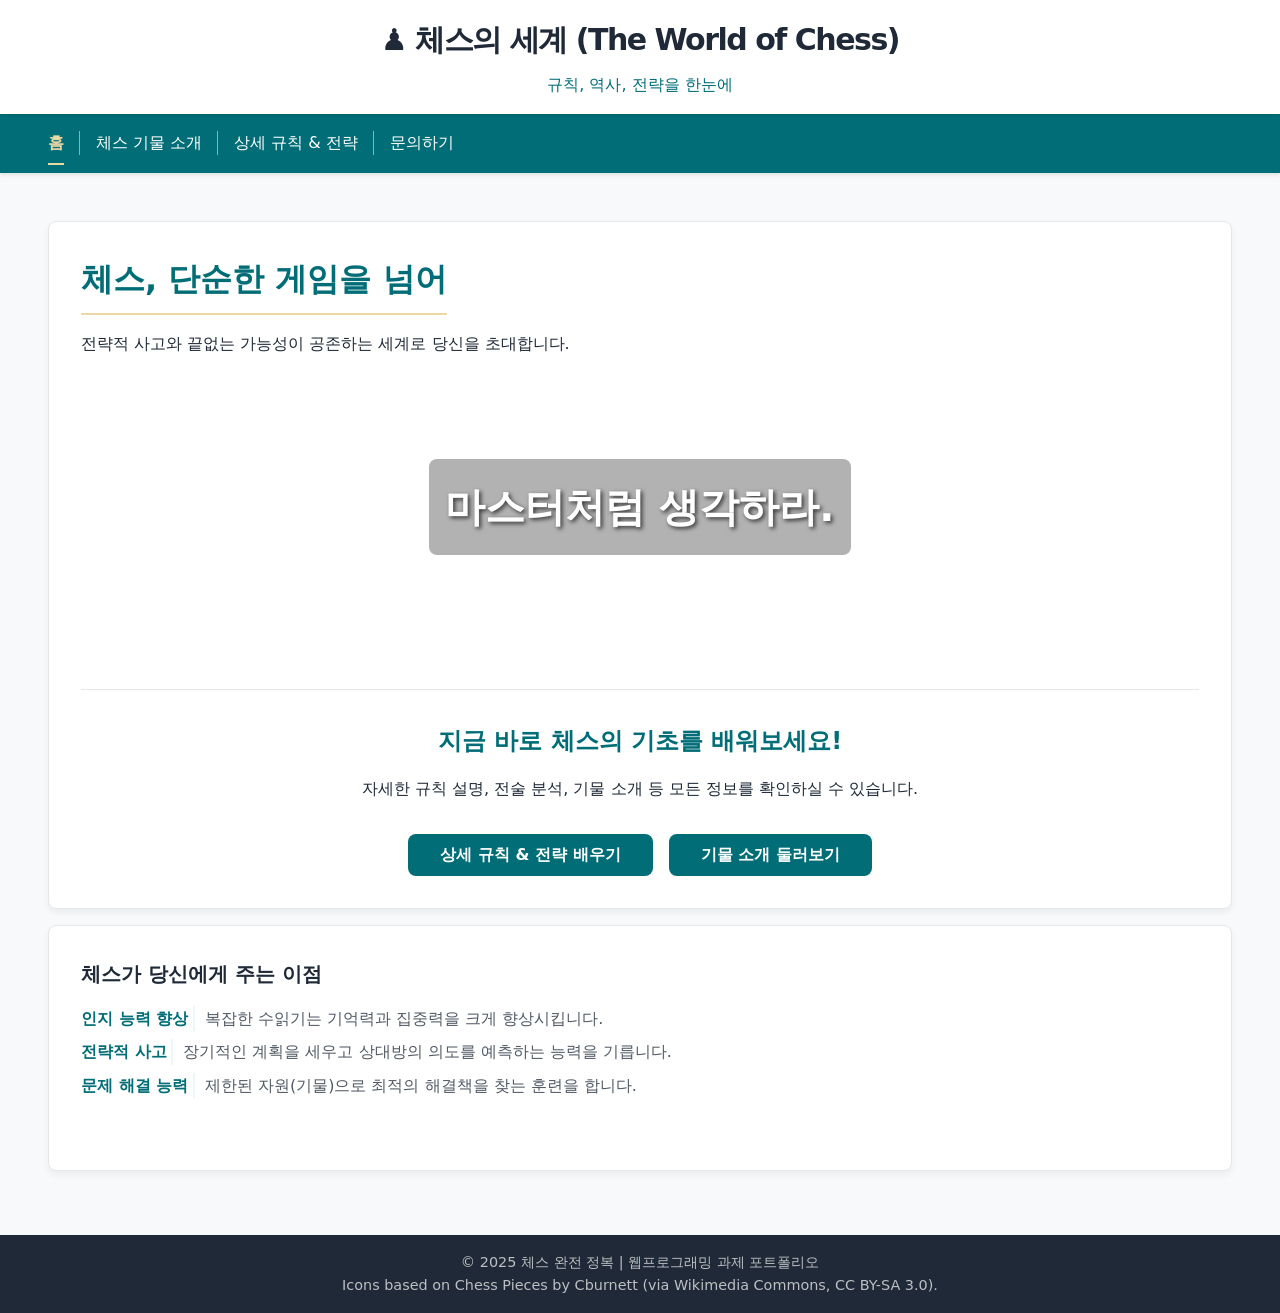
==== commit 765a57b5: "feat(contact): 문의 페이지 폼 유효성 및 접근성 최종 구현 - [JS] 폼 제출 시 알림 메시지 표시 및 초기화 로직을 구현함. - [Refactor] 폼 필드에 HT" ====
--- a/index.html
+++ b/index.html
@@ -89,8 +89,11 @@
 
     <footer>
       <div class="container">
-        <p class="footer-text">
-          © 2025 체스의 세계 | 웹 프로그래밍 과제용 정적 사이트
+        <p>
+          &copy; 2025 체스 완전 정복 | 웹프로그래밍 과제 포트폴리오
+          <br />
+          Icons based on Chess Pieces by Cburnett (via Wikimedia Commons, CC
+          BY-SA 3.0).
         </p>
       </div>
     </footer>
--- a/css/style.css
+++ b/css/style.css
@@ -389,6 +389,7 @@
   padding: var(--spacing-medium) var(--spacing-large);
   transition: background-color 0.2s, border-left 0.2s;
   border-bottom: 1px solid var(--color-border);
+  display: flex;
 }
 
 .selection-item:last-child {
@@ -397,6 +398,13 @@
 
 .selection-item:hover {
   background-color: #f0f0f0;
+}
+
+.selection-item:has(.piece-icon):hover {
+  background-color: #f0f3f3;
+  border: 2px solid #d0d4d4;
+  transform: translateY(-2px); /* 살짝 위로 띄우기 */
+  box-shadow: 0 4px 8px rgba(0, 0, 0, 0.1); /* 미세한 그림자 추가 */
 }
 
 .selection-title {
@@ -408,6 +416,27 @@
 .selection-value {
   font-size: 0.85rem;
   color: var(--color-text-light);
+}
+
+/* 이미지 아이콘 스타일링 */
+.piece-icon {
+  /* 1. 이미지 클리핑을 위한 컨테이너 역할 */
+  width: 36px;
+  height: 36px;
+  overflow: hidden;
+  flex-shrink: 0; /* 공간이 부족해도 줄어들지 않도록 고정 */
+
+  margin-top: var(--spacing-small);
+  margin-right: var(--spacing-medium);
+}
+
+.piece-icon img {
+  /* 2. 스프라이트 이미지를 <img> 태그 내에서 클리핑 */
+  width: 384px; /* 원본 스프라이트 너비 (6칸 * 64px) */
+  height: 64px; /* 원본 스프라이트 높이 (2줄 * 64px) */
+
+  /* 3. data-position 값에 따라 이미지 위치 이동 (JS/HTML에서 제어) */
+  object-fit: none;
 }
 
 /* 4.3 동적 활성화 스타일 */
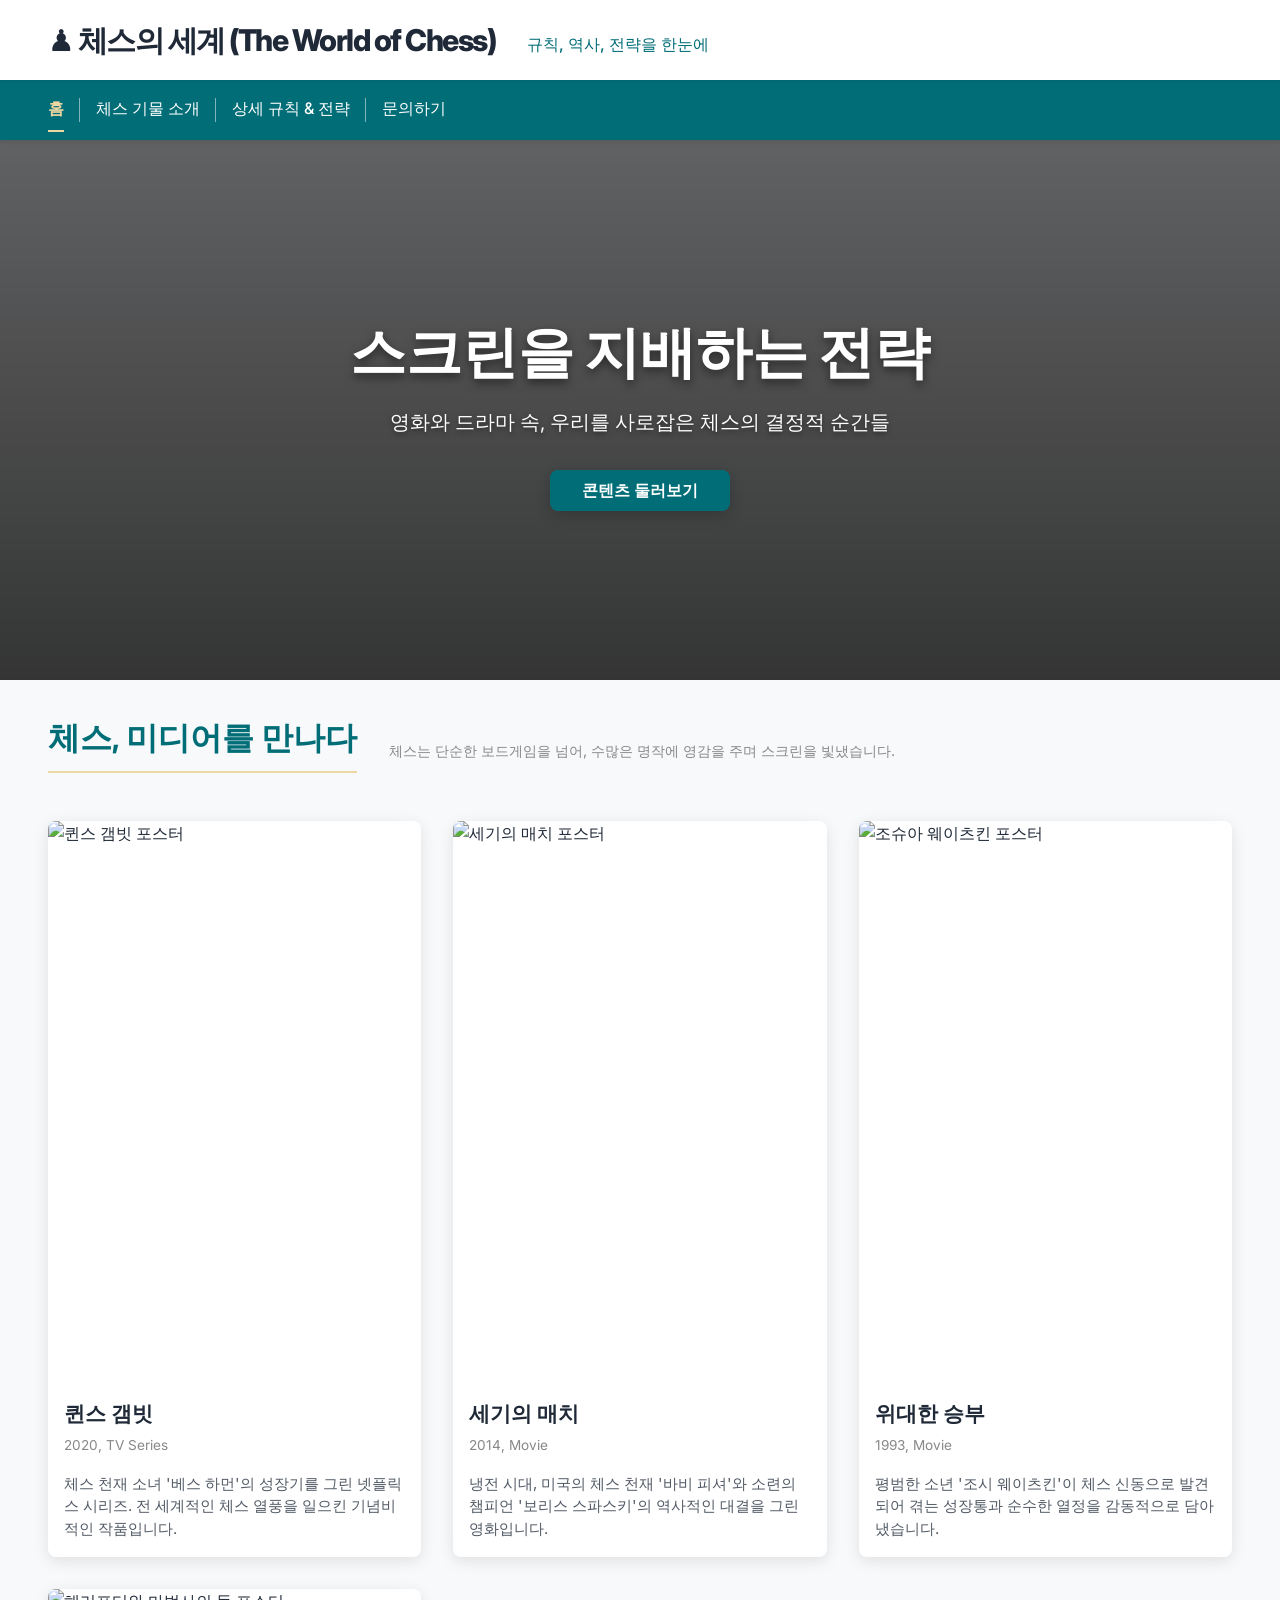
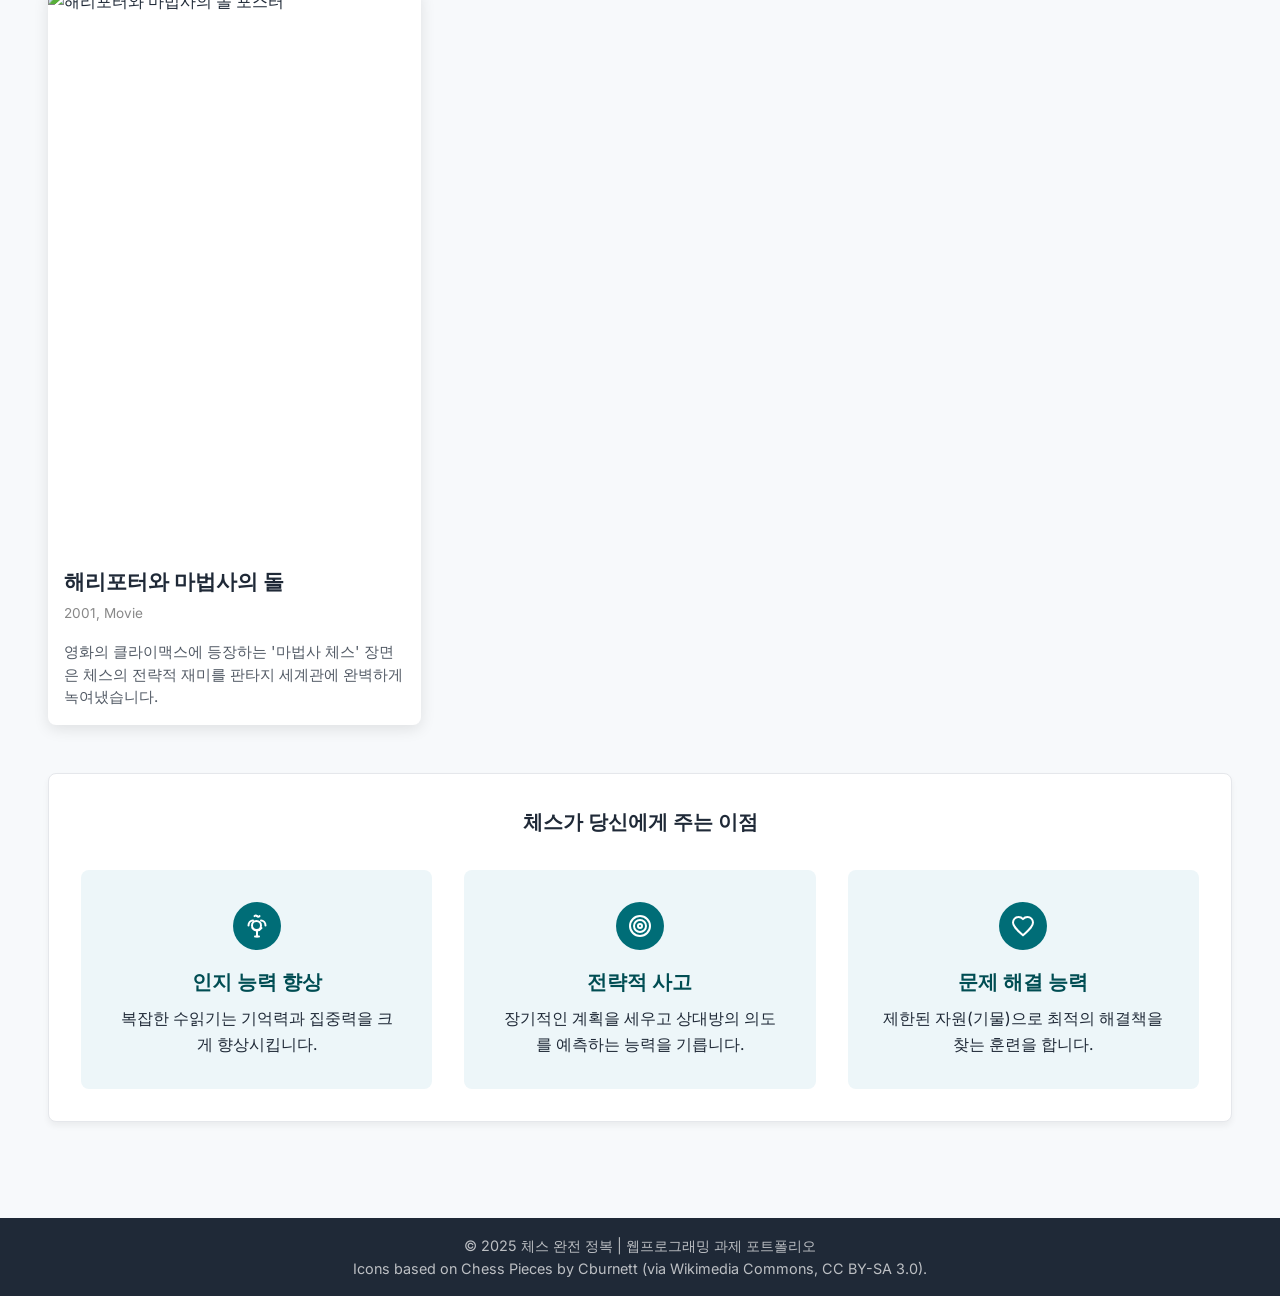
==== commit 7fda0c4b: "temp" ====
--- a/index.html
+++ b/index.html
@@ -35,56 +35,187 @@
       </div>
     </nav>
 
-    <main>
-      <div class="container">
-        <!-- 1. 메인 히어로 섹션 -->
+    <main class="home-main">
+      <!-- 1. 새로운 히어로 섹션 -->
+      <section class="home-hero">
+        <div class="hero-background"></div>
+        <div class="container hero-content-container">
+          <h2 class="hero-main-title">스크린을 지배하는 전략</h2>
+          <p class="hero-subtext">
+            영화와 드라마 속, 우리를 사로잡은 체스의 결정적 순간들
+          </p>
+          <a href="#media-gallery" class="button hero-button"
+            >콘텐츠 둘러보기</a
+          >
+        </div>
+      </section>
+
+      <!-- 2. 미디어 갤러리 섹션 -->
+      <section id="media-gallery" class="container">
+        <div class="page-title-header">
+          <h2 class="section-title">체스, 미디어를 만나다</h2>
+          <p class="section-description-sidebar">
+            체스는 단순한 보드게임을 넘어, 수많은 명작에 영감을 주며 스크린을
+            빛냈습니다.
+          </p>
+        </div>
+
+        <div class="media-gallery-grid">
+          <!-- 퀸스 갬빗 -->
+          <div class="poster-card">
+            <img
+              src="https://i.namu.wiki/i/thNgIOq6zzeqaxEzmJ18Lzi7Djs35CVROKU2I5297jxck1E2xeo7zTCiRT6g7T0tkRgEdVOm-ADp2YzvHBXDJw.webp"
+              alt="퀸스 갬빗 포스터"
+              class="poster-image"
+            />
+            <div class="poster-content">
+              <h4 class="poster-title">퀸스 갬빗</h4>
+              <p class="poster-year">2020, TV Series</p>
+              <p class="poster-description">
+                체스 천재 소녀 '베스 하먼'의 성장기를 그린 넷플릭스 시리즈. 전
+                세계적인 체스 열풍을 일으킨 기념비적인 작품입니다.
+              </p>
+            </div>
+          </div>
+
+          <!-- 세기의 매치 (Pawn Sacrifice) -->
+          <div class="poster-card">
+            <img
+              src="https://upload.wikimedia.org/wikipedia/ko/thumb/3/36/%EC%84%B8%EA%B8%B0%EC%9D%98_%EB%A7%A4%EC%B9%98.jpg/250px-%EC%84%B8%EA%B8%B0%EC%9D%98_%EB%A7%A4%EC%B9%98.jpg"
+              alt="세기의 매치 포스터"
+              class="poster-image"
+            />
+            <div class="poster-content">
+              <h4 class="poster-title">세기의 매치</h4>
+              <p class="poster-year">2014, Movie</p>
+              <p class="poster-description">
+                냉전 시대, 미국의 체스 천재 '바비 피셔'와 소련의 챔피언 '보리스
+                스파스키'의 역사적인 대결을 그린 영화입니다.
+              </p>
+            </div>
+          </div>
+
+          <!-- 조슈아 웨이츠킨 (Searching for Bobby Fischer) -->
+          <div class="poster-card">
+            <img
+              src="https://m.media-amazon.com/images/I/51PF369WY6L._UF894,1000_QL80_.jpg"
+              alt="조슈아 웨이츠킨 포스터"
+              class="poster-image"
+            />
+            <div class="poster-content">
+              <h4 class="poster-title">위대한 승부</h4>
+              <p class="poster-year">1993, Movie</p>
+              <p class="poster-description">
+                평범한 소년 '조시 웨이츠킨'이 체스 신동으로 발견되어 겪는
+                성장통과 순수한 열정을 감동적으로 담아냈습니다.
+              </p>
+            </div>
+          </div>
+
+          <!-- 해리포터와 마법사의 돌 -->
+          <div class="poster-card">
+            <img
+              src="https://i.namu.wiki/i/D_4MdDV5svqIlMwrzWtZ6pjQaQ6P6xqWOLl8tK3_ua-qrtIlKOvPFdiwdqGHBff1OT1zS98F6uqELcv0JXhciw.webp"
+              alt="해리포터와 마법사의 돌 포스터"
+              class="poster-image"
+            />
+            <div class="poster-content">
+              <h4 class="poster-title">해리포터와 마법사의 돌</h4>
+              <p class="poster-year">2001, Movie</p>
+              <p class="poster-description">
+                영화의 클라이맥스에 등장하는 '마법사 체스' 장면은 체스의 전략적
+                재미를 판타지 세계관에 완벽하게 녹여냈습니다.
+              </p>
+            </div>
+          </div>
+        </div>
+      </section>
+
+      <!-- 3. 체스의 매력과 이점 소개 (아이콘 그리드 레이아웃으로 변경) -->
+      <section class="container" id="benefits-section">
         <div class="content-card">
-          <h2 class="section-title">체스, 단순한 게임을 넘어</h2>
-          <p class="section-subtitle">
-            전략적 사고와 끝없는 가능성이 공존하는 세계로 당신을 초대합니다.
-          </p>
-
-          <!-- 체스판 배경 이미지 Placeholder -->
-          <div class="hero-image-placeholder">
-            <h3 class="hero-text">마스터처럼 생각하라.</h3>
-          </div>
-
-          <div class="cta-area">
-            <h3>지금 바로 체스의 기초를 배워보세요!</h3>
-            <p>
-              자세한 규칙 설명, 전술 분석, 기물 소개 등 모든 정보를 확인하실 수
-              있습니다.
-            </p>
-            <div class="button-group">
-              <a href="article.html" class="button">상세 규칙 & 전략 배우기</a>
-              <a href="gallery.html" class="button reset-button"
-                >기물 소개 둘러보기</a
-              >
-            </div>
-          </div>
-        </div>
-
-        <!-- 2. 체스의 매력과 이점 소개 -->
-        <div class="content-card">
-          <h3 class="card-title">체스가 당신에게 주는 이점</h3>
-          <div class="piece-detail-container">
-            <ul>
-              <li>
-                <strong>인지 능력 향상</strong> 복잡한 수읽기는 기억력과
-                집중력을 크게 향상시킵니다.
-              </li>
-              <li>
-                <strong>전략적 사고</strong> 장기적인 계획을 세우고 상대방의
-                의도를 예측하는 능력을 기릅니다.
-              </li>
-              <li>
-                <strong>문제 해결 능력</strong> 제한된 자원(기물)으로 최적의
-                해결책을 찾는 훈련을 합니다.
-              </li>
-            </ul>
-          </div>
-        </div>
-      </div>
+          <h3 class="card-title" style="text-align: center">
+            체스가 당신에게 주는 이점
+          </h3>
+          <div class="benefits-grid">
+            <div class="benefit-item">
+              <div class="benefit-icon">
+                <svg
+                  xmlns="http://www.w3.org/2000/svg"
+                  width="24"
+                  height="24"
+                  viewBox="0 0 24 24"
+                  fill="none"
+                  stroke="currentColor"
+                  stroke-width="2"
+                  stroke-linecap="round"
+                  stroke-linejoin="round"
+                >
+                  <path
+                    d="M9.5 2.1C9.8 1.8 10.3 1.5 10.8 1.5c.5 0 1 .3 1.3.6"
+                  ></path>
+                  <path d="M14.5 2.1c-.3.4-.8.6-1.3.6-.5 0-1-.3-1.3-.6"></path>
+                  <path
+                    d="M16 11.5a4.5 4.5 0 1 1-9 0 4.5 4.5 0 0 1 9 0z"
+                  ></path>
+                  <path d="M20.5 11.5c0-2.8-2-5-4.5-5"></path>
+                  <path d="M3.5 11.5c0-2.8 2-5 4.5-5"></path>
+                  <path d="M12 16.5c-2 0-3.5-1-4.5-2.5"></path>
+                  <path d="M12 16.5c2 0 3.5-1 4.5-2.5"></path>
+                  <path d="M12 16.5v6"></path>
+                  <path d="M10 22.5h4"></path>
+                </svg>
+              </div>
+              <h4 class="benefit-title">인지 능력 향상</h4>
+              <p>복잡한 수읽기는 기억력과 집중력을 크게 향상시킵니다.</p>
+            </div>
+            <div class="benefit-item">
+              <div class="benefit-icon">
+                <svg
+                  xmlns="http://www.w3.org/2000/svg"
+                  width="24"
+                  height="24"
+                  viewBox="0 0 24 24"
+                  fill="none"
+                  stroke="currentColor"
+                  stroke-width="2"
+                  stroke-linecap="round"
+                  stroke-linejoin="round"
+                >
+                  <circle cx="12" cy="12" r="10"></circle>
+                  <circle cx="12" cy="12" r="6"></circle>
+                  <circle cx="12" cy="12" r="2"></circle>
+                </svg>
+              </div>
+              <h4 class="benefit-title">전략적 사고</h4>
+              <p>
+                장기적인 계획을 세우고 상대방의 의도를 예측하는 능력을 기릅니다.
+              </p>
+            </div>
+            <div class="benefit-item">
+              <div class="benefit-icon">
+                <svg
+                  xmlns="http://www.w3.org/2000/svg"
+                  width="24"
+                  height="24"
+                  viewBox="0 0 24 24"
+                  fill="none"
+                  stroke="currentColor"
+                  stroke-width="2"
+                  stroke-linecap="round"
+                  stroke-linejoin="round"
+                >
+                  <path
+                    d="M12 21.35l-1.45-1.32C5.4 15.36 2 12.28 2 8.5 2 5.42 4.42 3 7.5 3c1.74 0 3.41.81 4.5 2.09C13.09 3.81 14.76 3 16.5 3 19.58 3 22 5.42 22 8.5c0 3.78-3.4 6.86-8.55 11.54L12 21.35z"
+                  ></path>
+                </svg>
+              </div>
+              <h4 class="benefit-title">문제 해결 능력</h4>
+              <p>제한된 자원(기물)으로 최적의 해결책을 찾는 훈련을 합니다.</p>
+            </div>
+          </div>
+        </div>
+      </section>
     </main>
 
     <footer>
--- a/css/style.css
+++ b/css/style.css
@@ -4,38 +4,35 @@
 */
 
 /* ****************************************************** */
-/* 1. 글로벌 설정 & 공통 레이아웃 (GLOBAL & COMMON LAYOUT) */
-/* ****************************************************** */
+/* 1. 글로벌 & 공통 컴포넌트 (GLOBAL & SEMANTIC LAYOUT) */
+/* ****************************************************** */
+
+/* Inter 폰트 설정 */
+@import url("https://fonts.googleapis.com/css2?family=Inter:ital,opsz,wght@0,14..32,100..900;1,14..32,100..900&display=swap");
 
 /* 1.1 CSS 변수 (Custom Properties) 및 폰트 설정 */
 :root {
   /* 체스 테마 색상 */
-  --color-primary: #006d77; /* 남색/청록색 계열 (메인 강조색) */
-  --color-primary-dark: #004d53; /* 남색/청록색 계열 (메인 강조색 - 다크) */
-  --color-secondary: #edd7a3; /* 베이지색 계열 (배경/카드 강조색) */
-  --color-background: #f7f9fb; /* 배경색 */
-  --color-background-secondary: #ffffff; /* 보조 배경색 (주로 카드 내부/aside) */
-  --color-text-dark: #1f2937; /* 진한 텍스트 */
-  --color-text-body: #525a65; /* 본문 텍스트 */
-  --color-text-light: #888; /* 밝은 텍스트 */
-  --color-accent-soft: #edf6f9; /* 옅은 배경 (활성화/호버 배경) */
-  --color-border: #e5e7eb; /* 경계선 */
+  --color-primary: #006d77;
+  --color-primary-dark: #004d53;
+  --color-secondary: #edd7a3;
+  --color-background: #f7f9fb;
+  --color-background-secondary: #ffffff;
+  --color-text-dark: #1f2937;
+  --color-text-body: #525a65;
+  --color-text-light: #888;
+  --color-accent-soft: #edf6f9;
+  --color-border: #e5e7eb;
 
   /* 체스판 다이어그램 색상 변수 */
-  --board-color-light: #f0d9b5; /* 밝은 칸 (베이지) */
-  --board-color-dark: #b58863; /* 어두운 칸 (갈색) */
-
-  --moved-color-light: #a7e0c8; /* 직전에 움직인 기물 위치 */
-  --moved-color-dark: #50b58e; /* 직전에 움직인 기물 위치 */
+  --board-color-light: #f0d9b5;
+  --board-color-dark: #b58863;
+  --moved-color-light: #a7e0c8;
+  --moved-color-dark: #50b58e;
 
   /* 체크 경고 색상 변수 */
-  --check-light-color: rgba(230, 57, 70, 0.5); /* 밝은 칸 (투명도 있는 빨강) */
-  --check-dark-color: rgba(
-    230,
-    57,
-    70,
-    0.7
-  ); /* 어두운 칸 (투명도를 높인 빨강) */
+  --check-light-color: rgba(230, 57, 70, 0.5);
+  --check-dark-color: rgba(230, 57, 70, 0.7);
 
   /* 체스 기물 svg */
   --chess-svg: url("../assets/img/256px-Chess_Pieces_Sprite.svg.png");
@@ -46,11 +43,8 @@
   --spacing-medium: 1rem;
   --spacing-large: 2rem;
   --border-radius: 0.5rem;
-  --header-height: 80px; /* 대략적인 헤더+네비게이션 높이 */
-}
-
-/* Inter 폰트 설정 */
-@import url("https://fonts.googleapis.com/css2?family=Inter:wght@100..900&display=swap");
+  --header-height: 80px;
+}
 
 /* 1.2 HTML 요소 기본 스타일 및 리셋 */
 * {
@@ -86,13 +80,12 @@
   font-size: 0.9rem;
 }
 
-/* --- [추가됨: 동적 콘텐츠 제어를 위한 필수 클래스] --- */
+/* --- 동적 콘텐츠 제어를 위한 필수 클래스 --- */
 .hidden {
   display: none !important;
 }
-/* ------------------------------------------------ */
-
-/* 1.3 공통 컨테이너 및 섹션 스타일 */
+
+/* 1.3 공통 레이아웃 (Container, Main, Card) */
 .container {
   max-width: 1280px;
   width: 95%;
@@ -118,19 +111,22 @@
 }
 
 /* 1.4 공통 타이포그래피 스타일 */
-.section-title,
-.section-sub-title {
-  margin-bottom: var(--spacing-medium);
-  color: var(--color-primary);
-  font-weight: 700;
-  text-align: center;
-}
-
 .section-title {
   font-size: 2rem;
   padding-bottom: var(--spacing-small);
   border-bottom: 2px solid var(--color-secondary);
   display: inline-block;
+  margin-bottom: var(--spacing-medium);
+  color: var(--color-primary);
+  font-weight: 700;
+  text-align: center;
+}
+
+.section-description {
+  text-align: center;
+  color: var(--color-text-body);
+  max-width: 600px;
+  margin: 0 auto var(--spacing-large) auto;
 }
 
 .section-sub-title {
@@ -140,10 +136,67 @@
   margin-top: var(--spacing-large);
   border-bottom: 1px solid var(--color-border);
   padding-bottom: var(--spacing-small);
-}
-
-/* ****************************************************** */
-/* 2. 시맨틱 컴포넌트 (HEADER, NAVIGATION, FOOTER) */
+  margin-bottom: var(--spacing-medium);
+  font-weight: 700;
+}
+
+.card-title {
+  font-size: 1.25rem;
+  color: var(--color-text-dark);
+  font-weight: 600;
+  margin-top: var(--spacing-large);
+  margin-bottom: var(--spacing-medium);
+}
+
+.card-title:first-child {
+  margin-top: 0;
+}
+
+/* 1.5 공통 Flex 그룹 스타일 */
+.detail-container {
+  display: flex;
+  flex-direction: row;
+  gap: var(--spacing-medium);
+}
+
+/* 1.6 구조화된 상세 설명 스타일 (UX 개선) */
+.detail-container h5 {
+  /* 특징, 장점, 약점 부제 스타일 */
+  font-size: 1.15rem;
+  color: var(--color-primary-dark);
+  font-weight: 700;
+  margin-top: var(--spacing-large);
+  margin-bottom: var(--spacing-medium);
+  border-bottom: 2px solid var(--color-accent-soft);
+  padding-bottom: var(--spacing-tiny);
+}
+
+.detail-container h5:first-of-type {
+  margin-top: var(--spacing-medium);
+}
+
+/* 1.7 공통 목록 스타일 */
+.detail-container ul {
+  list-style: none;
+  padding-left: 0;
+  margin-bottom: var(--spacing-large);
+}
+.detail-container ul li {
+  margin-bottom: var(--spacing-small);
+  color: var(--color-text-body);
+  padding-left: 0;
+}
+.detail-container ul li strong {
+  display: inline-block;
+  color: var(--color-primary);
+  font-weight: 700;
+  margin-right: var(--spacing-tiny);
+  padding-right: var(--spacing-tiny);
+  border-right: 2px solid var(--color-accent-soft);
+}
+
+/* ****************************************************** */
+/* 2. 시맨틱 구조 스타일 (HEADER, NAVIGATION, FOOTER) */
 /* ****************************************************** */
 
 /* 2.1 Header */
@@ -157,7 +210,8 @@
 }
 
 .header-content {
-  text-align: center;
+  text-align: left;
+  display: flex;
 }
 
 .header-title {
@@ -171,7 +225,8 @@
   font-size: 1rem;
   color: var(--color-primary);
   font-weight: 500;
-  margin-top: var(--spacing-small);
+  margin-top: var(--spacing-medium);
+  margin-left: var(--spacing-large);
 }
 
 /* 2.2 Navigation (Nav) */
@@ -267,600 +322,10 @@
 }
 
 /* ****************************************************** */
-/* 3. 홈 페이지 (HOME PAGE - index.html) 스타일 */
-/* ****************************************************** */
-
-/* 홈 페이지는 대부분 공통 스타일을 사용하며, 아래는 .content-card 내부의 소제목 스타일링입니다. */
-.card-title {
-  font-size: 1.25rem;
-  color: var(--color-text-dark);
-  font-weight: 600;
-  margin-top: var(--spacing-large);
-  margin-bottom: var(--spacing-medium);
-}
-
-.card-title:first-child {
-  margin-top: 0;
-}
-
-/* 히어로 이미지 섹션 */
-.hero-image-placeholder {
-  width: 100%;
-  height: 300px;
-  background-image: url("https://placehold.co/1200x400/004d53/ffffff?text=Chess+Board+Hero+Image"); /* Placeholder 이미지 */
-  background-size: cover;
-  background-position: center;
-  border-radius: var(--border-radius);
-  margin-bottom: var(--spacing-large);
-
-  display: flex;
-  align-items: center;
-  justify-content: center;
-}
-
-.hero-text {
-  font-size: 2.5rem;
-  color: #ffffff;
-  font-weight: 900;
-  text-shadow: 2px 2px 4px rgba(0, 0, 0, 0.7);
-  padding: var(--spacing-medium);
-  background-color: rgba(0, 0, 0, 0.3);
-  border-radius: var(--border-radius);
-}
-
-/* CTA (Call to Action) 영역 스타일 */
-.cta-area {
-  margin-top: var(--spacing-large);
-  padding-top: var(--spacing-large);
-  border-top: 1px solid var(--color-border);
-  text-align: center;
-}
-
-.cta-area h3 {
-  font-size: 1.5rem;
-  color: var(--color-primary);
-  margin-top: 0;
-  margin-bottom: var(--spacing-medium);
-}
-
-.cta-area p {
-  margin-bottom: var(--spacing-large);
-}
-
-/* 버튼 그룹은 Flexbox를 사용하여 중앙 정렬 및 간격 제어 */
-.cta-area .button-group {
-  display: flex;
-  justify-content: center;
-  gap: var(--spacing-medium);
-}
-
-/* ****************************************************** */
-/* 4. 체스 기물 소개 페이지 (GALLERY PAGE - gallery.html) 스타일 */
-/* ****************************************************** */
-
-/* 4.1 2단 레이아웃 설정 */
-.gallery-layout {
-  display: flex;
-  gap: var(--spacing-large);
-  margin-top: var(--spacing-small);
-}
-
-/* 왼쪽 사이드바 (기물 선택 목록) */
-aside {
-  width: 300px;
-  flex-shrink: 0;
-  padding: 0;
-  position: sticky;
-  top: calc(80px + var(--spacing-medium)); /* 헤더/네비 아래에 고정 */
-  align-self: flex-start;
-  height: fit-content;
-  border: 1px solid var(--color-border);
-  background-color: var(--color-background-secondary);
-  border-radius: var(--border-radius);
-  box-shadow: 0 4px 6px rgba(0, 0, 0, 0.05);
-}
-
-.section-title-sidebar,
-.section-description-sidebar {
-  text-align: left;
-  padding: var(--spacing-medium);
-  margin: 0;
-}
-
-.section-title-sidebar {
-  font-size: 1.25rem;
-  border-bottom: 1px solid var(--color-border);
-}
-
-.section-description-sidebar {
-  font-size: 0.9rem;
-  color: var(--color-text-light);
-}
-
-/* 4.2 선택 목록 스타일 */
-.selection-list {
-  border-radius: 0 0 var(--spacing-small) var(--spacing-small);
-  overflow: hidden;
-  padding-bottom: 1px;
-}
-
-.selection-item {
-  cursor: pointer;
-  padding: var(--spacing-medium) var(--spacing-large);
-  transition: background-color 0.2s, border-left 0.2s;
-  border-bottom: 1px solid var(--color-border);
-  display: flex;
-}
-
-.selection-item:last-child {
-  border-bottom: none;
-}
-
-.selection-item:hover {
-  background-color: #f0f0f0;
-}
-
-.selection-item:has(.piece-icon):hover {
-  background-color: #f0f3f3;
-  border: 2px solid #d0d4d4;
-  transform: translateY(-2px); /* 살짝 위로 띄우기 */
-  box-shadow: 0 4px 8px rgba(0, 0, 0, 0.1); /* 미세한 그림자 추가 */
-}
-
-.selection-title {
-  font-size: 1.1rem;
-  font-weight: 600;
-  color: var(--color-text-dark);
-}
-
-.selection-value {
-  font-size: 0.85rem;
-  color: var(--color-text-light);
-}
-
-/* 이미지 아이콘 스타일링 */
-.piece-icon {
-  /* 1. 이미지 클리핑을 위한 컨테이너 역할 */
-  width: 36px;
-  height: 36px;
-  overflow: hidden;
-  flex-shrink: 0; /* 공간이 부족해도 줄어들지 않도록 고정 */
-
-  margin-top: var(--spacing-small);
-  margin-right: var(--spacing-medium);
-}
-
-.piece-icon img {
-  /* 2. 스프라이트 이미지를 <img> 태그 내에서 클리핑 */
-  width: 384px; /* 원본 스프라이트 너비 (6칸 * 64px) */
-  height: 64px; /* 원본 스프라이트 높이 (2줄 * 64px) */
-
-  /* 3. data-position 값에 따라 이미지 위치 이동 (JS/HTML에서 제어) */
-  object-fit: none;
-}
-
-/* 4.3 동적 활성화 스타일 */
-.piece-card-active {
-  background-color: var(--color-accent-soft);
-  border-left: 5px solid var(--color-primary);
-  font-weight: 700;
-}
-
-/* 4.4 상세 정보 영역 */
-.piece-detail-area {
-  flex-grow: 1;
-}
-
-.piece-detail {
-  margin-top: 0;
-  transition: opacity 0.3s;
-}
-
-.piece-detail h4 {
-  font-size: 1.5rem;
-  color: var(--color-primary);
-  margin-bottom: var(--spacing-medium);
-  border-bottom: 2px solid var(--color-secondary);
-  padding-bottom: var(--spacing-small);
-}
-
-/* 텍스트와 다이어그램을 가로로 배치 */
-.piece-detail-container {
-  display: flex;
-  flex-direction: row;
-  gap: var(--spacing-medium);
-}
-
-/* 4.5 구조화된 상세 설명 스타일 (UX 개선) */
-.piece-detail-container h5 {
-  /* 특징, 장점, 약점 부제 스타일 */
-  font-size: 1.15rem;
-  color: var(--color-primary-dark);
-  font-weight: 700;
-  margin-top: var(--spacing-large);
-  margin-bottom: var(--spacing-medium);
-  border-bottom: 2px solid var(--color-accent-soft);
-  padding-bottom: var(--spacing-tiny);
-}
-
-.piece-detail-container h5:first-of-type {
-  margin-top: var(--spacing-medium); /* 다이어그램 바로 아래는 간격을 덜 줌 */
-}
-
-.piece-detail-container ul {
-  list-style: none; /* 리스트 기호를 제거하고, 아래 strong에 강조 스타일 적용 */
-  padding-left: 0;
-  margin-bottom: var(--spacing-large);
-}
-
-.piece-detail-container ul li {
-  margin-bottom: var(--spacing-small);
-  color: var(--color-text-body);
-  /* 리스트 기호 대신 텍스트로 구분하기 위해 들여쓰기를 제거 */
-  padding-left: 0;
-}
-
-/* <li> 내부의 <strong> 태그를 부부제목처럼 강조 */
-.piece-detail-container ul li strong {
-  display: inline-block;
-  color: var(--color-primary);
-  font-weight: 700;
-  margin-right: var(--spacing-tiny);
-  padding-right: var(--spacing-tiny);
-  border-right: 2px solid var(--color-accent-soft);
-}
-
-/* 상세 정보 숨김 */
-.piece-detail.hidden {
-  display: none;
-}
-
-/* ---------------------------------------------------- */
-/* 이동 가능 위치 (Move) - 점과 X 표시 로직 */
-/* ---------------------------------------------------- */
-
-/* 다이어그램을 텍스트 옆에 배치 (Flexbox로 전환) */
-@media (min-width: 900px) {
-  .piece-detail-container {
-    display: flex;
-    flex-direction: row;
-    gap: var(--spacing-large);
-    align-items: flex-start;
-  }
-  .chess-diagram-container {
-    flex-shrink: 0;
-    width: 256px;
-    margin: 0 var(--spacing-medium) 0 auto;
-    padding: 0;
-    /* 다이어그램이 텍스트 옆에 배치되도록 크기 고정 */
-  }
-  .piece-detail-container > ul {
-    /* 목록이 다이어그램 옆의 남은 공간을 차지하도록 */
-    flex-grow: 1;
-    margin-top: 0;
-  }
-  /* 다이어그램 옆의 텍스트가 바로 시작되도록 기존 long-text 스타일 정리 */
-  .piece-detail-container p.long-text {
-    margin-top: 0;
-  }
-}
-
-/* 4.6 갤러리 미디어 쿼리 */
-@media (max-width: 900px) {
-  .gallery-layout {
-    flex-direction: column;
-  }
-  aside {
-    width: 100%;
-    position: static;
-    top: auto;
-  }
-}
-
-/* ****************************************************** */
-/* 5. 상세 규칙 & 전략 페이지 (ARTICLE PAGE - article.html) 스타일 */
-/* ****************************************************** */
-.article-layout {
-  display: flex;
-  flex-direction: column; /* 세로 배열 */
-  gap: var(--spacing-large);
-}
-
-@media (min-width: 900px) {
-  .article-layout {
-    flex-direction: row; /* PC 2단 배열 */
-    align-items: flex-start;
-  }
-}
-
-/* 5.1 아티클 사이드바 (Aside) */
-#article-sidebar {
-  /* 사이드바 기본 배경색 변경 (흰색 대신 연한 배경) */
-  background-color: var(--color-background);
-  border-radius: var(--border-radius);
-  padding: var(--spacing-medium);
-  border: 1px solid var(--color-border);
-
-  /* PC 고정 사이드바 설정 */
-  width: 300px;
-  min-width: 300px;
-  position: sticky;
-  top: calc(var(--header-height) + 1.5rem); /* 헤더 아래에 고정 */
-}
-
-/* 제목과 사이드바 간의 간격 조정 */
-.sidebar-content {
-  padding-top: var(--spacing-small);
-}
-
-/* 5.2 사이드바 그룹 헤더 (규칙/전략) */
-.sidebar-group-header {
-  cursor: pointer;
-  font-weight: 700;
-  padding: var(--spacing-small) var(--spacing-small); /* 상하, 좌우 간격 조정 */
-  color: var(--color-primary-dark);
-  transition: color 0.2s ease;
-}
-.sidebar-group-header:hover {
-  color: var(--color-primary);
-}
-
-/* 5.3 서브 메뉴 (규칙/전략 하위 목록) */
-.sub-selection-list {
-  list-style: none;
-  overflow: hidden; /* 높이 애니메이션을 위해 overflow 숨김 */
-  transition: max-height 0.3s ease-out;
-  max-height: 0; /* 초기 상태 (숨김) */
-}
-/* [순수 CSS 호버 로직] 그룹에 마우스를 올리면 하위 목록 펼치기 */
-.sidebar-group:hover .sub-selection-list {
-  max-height: 500px; /* 호버 시 펼침 */
-}
-
-/* (1) 활성화된 링크의 부모 ul을 찾기 위해 :has()와 같은 복잡한 CSS 대신, 
-       JavaScript가 initial-open 클래스를 추가하도록 유도합니다. */
-.sub-selection-list.initial-open {
-  max-height: 500px;
-}
-
-.sub-selection-list > li > .selection-item {
-  display: block;
-  padding: var(--spacing-tiny) var(--spacing-medium);
-  margin-bottom: 2px;
-  color: var(--color-text-body);
-  text-decoration: none;
-  border-left: 3px solid transparent;
-  transition: all 0.2s ease;
-  font-size: 0.95rem;
-}
-.sub-selection-list > li > .selection-item:hover {
-  color: var(--color-primary);
-  border-left: 3px solid var(--color-primary);
-}
-
-/* 5.4 사이드바 링크 활성화 (클릭된 항목) */
-.sub-selection-list a.sidebar-link-active {
-  font-weight: 700;
-  color: var(--color-primary);
-  background-color: var(--color-accent-soft);
-  border-left: 3px solid var(--color-primary-dark);
-}
-
-/* 5.5 아티클 본문 영역 및 콘텐츠 요소 스타일링 */
-
-.article-body-area {
-  flex-grow: 1;
-}
-
-/* 5.6 다이어그램과 텍스트 그룹 (체크, 더블체크) */
-.article-detail-group {
-  display: flex;
-  flex-direction: column; /* 모바일 우선 */
-  gap: var(--spacing-medium);
-  margin-bottom: var(--spacing-large);
-}
-@media (min-width: 900px) {
-  .article-detail-group {
-    flex-direction: row;
-    align-items: flex-start; /* 상단 정렬 */
-    gap: var(--spacing-large);
-  }
-  .article-diagram {
-    /* 다이어그램을 오른쪽으로 밀착 */
-    margin-left: auto;
-  }
-}
-
-/* 긴 글 (Long Text) */
-.long-text {
-  line-height: 1.7;
-  margin-bottom: var(--spacing-large);
-}
-
-/* 표 (Table) */
-.data-table {
-  width: 100%;
-  border-collapse: collapse;
-  margin: var(--spacing-large) 0;
-}
-.data-table th,
-.data-table td {
-  border: 1px solid var(--color-border);
-  padding: var(--spacing-medium);
-  text-align: left;
-}
-.data-table th {
-  background-color: var(--color-primary);
-  font-weight: 600;
-  color: white;
-}
-.caption-top {
-  caption-side: top; /* 캡션을 표의 위에 위치 */
-  text-align: left; /* 캡션을 왼쪽 정렬 */
-  font-size: 1.1rem;
-  font-weight: 600;
-  color: var(--color-text-dark);
-  margin-bottom: var(--spacing-small);
-}
-.data-table tbody th {
-  background-color: var(--color-accent-soft);
-  color: var(--color-primary-dark);
-}
-
-/* 인용 (Blockquote) */
-blockquote {
-  border-left: 5px solid var(--color-primary);
-  padding: var(--spacing-large);
-  margin: calc(var(--spacing-large) + 0.5rem) 0;
-  font-style: italic;
-  background-color: var(--color-secondary);
-  border-radius: var(--border-radius);
-  color: var(--color-text-dark);
-  box-shadow: 0 4px 6px rgba(0, 0, 0, 0.05);
-}
-.blockquote-footer {
-  display: block;
-  margin-top: var(--spacing-medium);
-  font-size: 0.9rem;
-  color: var(--color-text-light);
-}
-
-/* Figure (그림/다이어그램) */
-.chess-figure {
-  margin: calc(var(--spacing-large) + 0.5rem) 0;
-  text-align: center;
-  border: 1px solid var(--color-border);
-  padding: var(--spacing-large);
-  border-radius: var(--border-radius);
-  background-color: var(--color-secondary);
-  box-shadow: 0 4px 6px rgba(0, 0, 0, 0.05);
-}
-.placeholder-diagram {
-  font-size: 3rem;
-  margin-bottom: var(--spacing-medium);
-}
-.figure-caption {
-  font-size: 0.9rem;
-  color: var(--color-text-light);
-  font-style: italic;
-}
-
-/* ****************************************************** */
-/* 6. 문의 페이지 (CONTACT PAGE - contact.html) 스타일 */
-/* ****************************************************** */
-
-.form-group {
-  margin-bottom: var(--spacing-large);
-}
-
-label {
-  display: block;
-  margin-bottom: var(--spacing-small);
-  font-weight: 600;
-  color: var(--color-text-dark);
-}
-
-.input-style,
-.select-style {
-  width: 100%;
-  padding: var(--spacing-medium);
-  border: 1px solid var(--color-border);
-  border-radius: var(--spacing-small);
-  font-size: 1rem;
-  transition: border-color 0.3s, box-shadow 0.3s;
-}
-
-.input-style:focus,
-.select-style:focus {
-  border-color: var(--color-primary);
-  box-shadow: 0 0 0 3px rgba(0, 109, 119, 0.2);
-  outline: none;
-}
-
-textarea.input-style {
-  resize: vertical;
-  min-height: 120px;
-}
-
-/* 폼 힌트 텍스트 */
-.input-hint {
-  font-size: 0.85rem;
-  color: var(--color-text-light);
-  margin-top: 0.3rem;
-}
-
-/* 버튼 그룹 */
-.button-group {
-  display: flex;
-  gap: var(--spacing-medium);
-  justify-content: flex-end;
-  margin-top: var(--spacing-large);
-}
-
-.submit-btn,
-.reset-btn,
-.button {
-  padding: var(--spacing-small) var(--spacing-large);
-  font-size: 1rem;
-  font-weight: 600;
-  border: none;
-  border-radius: var(--spacing-small);
-  cursor: pointer;
-  transition: background-color 0.3s, opacity 0.3s;
-}
-
-/* 다이어그램 컨트롤 버튼 크기 조정 */
-.small-button {
-  padding: var(--spacing-tiny) var(--spacing-medium); /* 크기 축소 */
-  font-size: 0.85rem;
-}
-
-.submit-btn,
-.button {
-  background-color: var(--color-primary);
-  color: #ffffff;
-}
-
-.submit-btn:hover,
-.button:hover {
-  background-color: #004d53;
-}
-
-.reset-btn {
-  background-color: var(--color-border);
-  color: var(--color-text-dark);
-}
-
-.reset-btn:hover {
-  background-color: #c7c7c7;
-}
-
-/* 폼 메시지 박스 */
-.form-message-box {
-  padding: var(--spacing-medium);
-  border-radius: var(--border-radius);
-  font-weight: 600;
-  margin-bottom: var(--spacing-large);
-  text-align: center;
-}
-
-.form-message-box.success {
-  background-color: #d4edda;
-  color: #155724;
-  border: 1px solid #c3e6cb;
-}
-
-.form-message-box.error {
-  background-color: #f8d7da;
-  color: #721c24;
-  border: 1px solid #f5c6cb;
-}
-
-/* ****************************************************** */
-/* 7. 체스 다이어그램 및 기타 유틸리티 (ETC) */
-/* ****************************************************** */
-
-/* --- 체스 움직임 다이어그램 스타일링 (갤러리 및 아티클 공통) --- */
+/* 3. 체스 다이어그램 및 기타 유틸리티 (DIAGRAMS & ETC) */
+/* ****************************************************** */
+
+/* 3.1 다이어그램 공통 레이아웃 */
 .chess-diagram-container {
   text-align: center;
   padding: var(--spacing-medium) 0;
@@ -876,22 +341,21 @@
   display: grid;
   grid-template-columns: repeat(8, 1fr);
   grid-template-rows: repeat(8, 1fr);
-  width: 256px; /* 8칸 * 32px/칸 */
+  width: 256px;
   height: 256px;
   margin: auto;
   border: 3px solid var(--color-primary-dark);
 }
 
 .diagram-controls {
-  margin: var(--spacing-tiny);
+  margin-top: var(--spacing-tiny);
 }
 
 .square {
   width: 100%;
   height: 100%;
-  /* 밝은 칸과 어두운 칸의 색상 교차는 패턴으로 설정됨 */
   background-color: var(--board-color-dark);
-  position: relative; /* ::after 요소를 위해 필요 */
+  position: relative;
   color: dark;
 }
 
@@ -907,17 +371,15 @@
   background-color: var(--board-color-light);
 }
 
-/* ---------------------------------------------------- */
-/* 이동 가능 위치 (Move) - 점과 X 표시 로직 */
-/* ---------------------------------------------------- */
-
-/* 1. 이동 가능 위치 (Dot) */
+/* 3.2 기물 및 이동 표시 스타일 */
+
+/* 이동 가능 위치 (Dot) */
 .move::after {
   content: "";
   display: block;
   width: 12px;
   height: 12px;
-  background-color: var(--color-primary); /* 테마 색상으로 점 찍기 */
+  background-color: var(--color-primary);
   border-radius: 50%;
   position: absolute;
   top: 50%;
@@ -926,9 +388,9 @@
   opacity: 0.7;
 }
 
-/* 2. 폰의 공격 위치 (Capture) - X 표시 */
+/* 폰의 공격 위치 (Capture) - X 표시 */
 .capture::after {
-  content: "×"; /* X 표시 */
+  content: "×";
   display: flex;
   justify-content: center;
   align-items: center;
@@ -936,19 +398,20 @@
   height: 100%;
   font-size: 24px;
   font-weight: 700;
-  color: #f00; /* 공격을 나타내는 빨간색 */
+  color: #f00;
   position: absolute;
   top: 0;
   left: 0;
 }
 
+/* 기물 위치 공통 스타일 (Sprite Sheet용) */
 .king::after,
 .queen::after,
 .rook::after,
 .bishop::after,
 .knight::after,
 .pawn::after {
-  content: "";
+  content: ""; /* 텍스트 기호 생성 제거 */
   display: block;
   width: 100%;
   height: 100%;
@@ -956,14 +419,14 @@
   top: 0;
   left: 0;
 
+  /* 이미지 스타일 */
   background-image: var(--chess-svg);
   background-size: 192px 64px;
   background-repeat: no-repeat;
   background-position: center;
 }
 
-/* 2. 기물별 위치 설정 (background-position) */
-/* White Pieces (윗줄, Y축 0px) */
+/* 기물별 위치 설정 (background-position) */
 /* White Pieces (윗줄, Y축 0px) */
 .white.king::after {
   background-position: 0 0;
@@ -982,9 +445,9 @@
 }
 .white.pawn::after {
   background-position: -160px 0;
-} /* 160px = 5 * 32px */
-
-/* Black Pieces (아랫줄, Y축 -64px -> -32px) */
+}
+
+/* Black Pieces (아랫줄, Y축 -32px) */
 .black.king::after {
   background-position: 0 -32px;
 }
@@ -1004,14 +467,13 @@
   background-position: -160px -32px;
 }
 
-/* 킹 체크 상태 강조 */
+/* 체크 상태 강조 (King in Check) */
 .king-in-check {
   position: relative;
 }
 
-/* 이동 경로 색상 */
+/* 기물 이동 하이라이트 (Moved Square) */
 .moved-square {
-  /* 기본값: 어두운 칸에 적용될 색상을 기본으로 설정 */
   background-color: var(--moved-color-dark) !important;
 }
 
@@ -1027,7 +489,7 @@
   background-color: var(--moved-color-light) !important;
 }
 
-/* 어두운 칸에 체크 오버레이 적용 */
+/* 체크 상태 강조 오버레이 */
 .square:not(:nth-child(16n)):not(:nth-child(16n-2)):not(:nth-child(16n-4)):not(
     :nth-child(16n-6)
   ):not(:nth-child(16n-9)):not(:nth-child(16n-11)):not(:nth-child(16n-13)):not(
@@ -1040,10 +502,9 @@
   left: 0;
   width: 100%;
   height: 100%;
-  background-color: var(--check-dark-color); /* 어두운 칸용 경고색 */
-}
-
-/* 밝은 칸에 체크 오버레이 적용 */
+  background-color: var(--check-dark-color);
+}
+
 .square:nth-child(16n).king-in-check::before,
 .square:nth-child(16n-2).king-in-check::before,
 .square:nth-child(16n-4).king-in-check::before,
@@ -1059,5 +520,644 @@
   left: 0;
   width: 100%;
   height: 100%;
-  background-color: var(--check-light-color); /* 밝은 칸용 경고색 */
-}
+  background-color: var(--check-light-color);
+}
+
+/* ****************************************************** */
+/* 4. 홈 페이지 (HOME PAGE - index.html) 스타일 */
+/* ****************************************************** */
+
+/* 4.1 메인 레이아웃 및 히어로 섹션 */
+.home-main {
+  padding-top: 0; /* main 태그의 상단 패딩 제거 */
+}
+
+.home-hero {
+  position: relative;
+  height: 60vh;
+  min-height: 400px;
+  display: flex;
+  align-items: center;
+  justify-content: center;
+  text-align: center;
+  color: #ffffff;
+  padding: var(--spacing-large);
+  overflow: hidden;
+}
+
+.hero-background {
+  position: absolute;
+  top: 0;
+  left: 0;
+  width: 100%;
+  height: 100%;
+  background-image: linear-gradient(rgba(0, 0, 0, 0.6), rgba(0, 0, 0, 0.8)),
+    url("https://t4.ftcdn.net/jpg/04/90/83/57/240_F_490835708_OUxTZquvIYYQsthqkWGnJ7DksVYqPt8w.jpg");
+  background-size: cover;
+  background-position: center;
+  filter: blur(2.5px); /* 배경 블러 효과 */
+  transform: scale(1.1); /* 블러 경계선 제거 */
+  z-index: 1;
+}
+
+.hero-content-container {
+  position: relative;
+  z-index: 2;
+  display: flex;
+  flex-direction: column;
+  align-items: center;
+}
+
+.hero-main-title {
+  font-size: 3.5rem;
+  font-weight: 900;
+  text-shadow: 0 4px 10px rgba(0, 0, 0, 0.5);
+  margin-bottom: var(--spacing-small);
+}
+
+.hero-subtext {
+  font-size: 1.25rem;
+  max-width: 600px;
+  margin-bottom: var(--spacing-large);
+  text-shadow: 0 2px 5px rgba(0, 0, 0, 0.5);
+}
+
+.hero-button {
+  padding: var(--spacing-medium) var(--spacing-large);
+  font-size: 1.1rem;
+  background-color: var(--color-secondary);
+  color: var(--color-primary-dark);
+  font-weight: 700;
+  box-shadow: 0 4px 15px rgba(0, 0, 0, 0.2);
+  transition: transform 0.3s ease, background-color 0.3s ease;
+}
+
+.hero-button:hover {
+  background-color: #fff;
+  transform: translateY(-3px);
+}
+
+/* 4.2 미디어 갤러리 섹션 */
+#media-gallery {
+  padding-top: var(--spacing-large);
+  padding-bottom: var(--spacing-large);
+}
+
+.media-gallery-grid {
+  display: grid;
+  grid-template-columns: repeat(auto-fit, minmax(280px, 1fr));
+  gap: var(--spacing-large);
+  margin-top: var(--spacing-large);
+}
+
+.poster-card {
+  background-color: var(--color-background-secondary);
+  border-radius: var(--border-radius);
+  box-shadow: 0 4px 15px rgba(0, 0, 0, 0.1);
+  overflow: hidden;
+  transition: transform 0.3s ease, box-shadow 0.3s ease;
+  display: flex;
+  flex-direction: column;
+}
+
+.poster-card:hover {
+  transform: translateY(-10px);
+  box-shadow: 0 15px 30px rgba(0, 0, 0, 0.2);
+}
+
+.poster-image {
+  width: 100%;
+  height: auto;
+  aspect-ratio: 2 / 3; /* 포스터 비율 유지 */
+  object-fit: cover;
+}
+
+.poster-content {
+  padding: var(--spacing-medium);
+  flex-grow: 1;
+  display: flex;
+  flex-direction: column;
+}
+
+.poster-title {
+  font-size: 1.3rem;
+  font-weight: 700;
+  color: var(--color-text-dark);
+  margin-bottom: var(--spacing-tiny);
+}
+
+.poster-year {
+  font-size: 0.85rem;
+  color: var(--color-text-light);
+  margin-bottom: var(--spacing-medium);
+}
+
+.poster-description {
+  font-size: 0.95rem;
+  color: var(--color-text-body);
+  line-height: 1.5;
+  margin-top: auto; /* 설명을 카드 하단에 위치시키기 위해 */
+}
+
+/* 4.3 체스의 이점 (아이콘 그리드) */
+#benefits-section {
+  padding-bottom: var(--spacing-large);
+}
+
+#benefits-section .content-card:hover {
+  transform: none;
+  box-shadow: 0 4px 15px rgba(0, 0, 0, 0.1);
+}
+
+.benefits-grid {
+  display: grid;
+  grid-template-columns: repeat(auto-fit, minmax(250px, 1fr));
+  gap: var(--spacing-large);
+  margin-top: var(--spacing-large);
+  text-align: center;
+}
+
+.benefit-item {
+  background-color: var(--color-accent-soft);
+  padding: var(--spacing-large);
+  border-radius: var(--border-radius);
+  transition: transform 0.3s ease, box-shadow 0.3s ease;
+}
+
+.benefit-item:hover {
+  transform: translateY(-5px);
+  box-shadow: 0 10px 20px rgba(0, 0, 0, 0.08);
+}
+
+.benefit-icon {
+  width: 48px;
+  height: 48px;
+  margin: 0 auto var(--spacing-medium);
+  background-color: var(--color-primary);
+  color: white;
+  border-radius: 50%;
+  display: flex;
+  align-items: center;
+  justify-content: center;
+}
+
+.benefit-icon svg {
+  width: 24px;
+  height: 24px;
+}
+
+.benefit-title {
+  font-size: 1.25rem;
+  font-weight: 600;
+  color: var(--color-primary-dark);
+  margin-bottom: var(--spacing-small);
+}
+
+/* ****************************************************** */
+/* 5. 체스 기물 소개 페이지 (GALLERY PAGE - gallery.html) 스타일 */
+/* ****************************************************** */
+.page-title-header {
+  display: flex;
+  align-items: center;
+  gap: 1rem; /* 제목과 설명 사이의 간격 추가 */
+}
+
+/* 5.1 2단 레이아웃 설정 */
+.gallery-layout {
+  display: flex;
+  gap: var(--spacing-large);
+  margin-top: var(--spacing-small);
+}
+
+/* 왼쪽 사이드바 (기물 선택 목록) */
+aside {
+  width: 300px;
+  flex-shrink: 0;
+  padding: 0;
+  position: sticky;
+  top: calc(80px + var(--spacing-medium));
+  align-self: flex-start;
+  height: fit-content;
+  border: 1px solid var(--color-border);
+  background-color: var(--color-background-secondary);
+  border-radius: var(--border-radius);
+  box-shadow: 0 4px 6px rgba(0, 0, 0, 0.05);
+}
+
+.section-title-sidebar,
+.section-description-sidebar {
+  text-align: left;
+  padding: var(--spacing-medium);
+  margin: 0;
+}
+
+.section-title-sidebar {
+  font-size: 1.25rem;
+  border-bottom: 1px solid var(--color-border);
+}
+
+.section-description-sidebar {
+  font-size: 0.9rem;
+  color: var(--color-text-light);
+}
+
+/* 5.2 선택 목록 스타일 */
+.selection-list {
+  border-radius: 0 0 var(--spacing-small) var(--spacing-small);
+  overflow: hidden;
+  padding-bottom: 1px;
+}
+
+.selection-item {
+  cursor: pointer;
+  padding: var(--spacing-medium) var(--spacing-large);
+  transition: background-color 0.2s, border-left 0.2s;
+  border-bottom: 1px solid var(--color-border);
+  display: flex;
+}
+
+.selection-item:last-child {
+  border-bottom: none;
+}
+
+.selection-item:hover {
+  background-color: #f0f0f0;
+}
+
+.selection-item:has(.piece-icon):hover {
+  background-color: #f0f3f3;
+  transform: translateY(-2px); /* 살짝 위로 띄우기 */
+  box-shadow: 0 4px 8px rgba(0, 0, 0, 0.1); /* 미세한 그림자 추가 */
+}
+
+.selection-title {
+  font-size: 1.1rem;
+  font-weight: 600;
+  color: var(--color-text-dark);
+}
+
+.selection-value {
+  font-size: 0.85rem;
+  color: var(--color-text-light);
+}
+
+/* 5.3 이미지 아이콘 스타일링 */
+.piece-icon {
+  width: 36px;
+  height: 36px;
+  overflow: hidden;
+  flex-shrink: 0;
+
+  margin-top: var(--spacing-small);
+  margin-right: var(--spacing-medium);
+}
+
+.piece-icon img {
+  /* 스프라이트 이미지를 <img> 태그 내에서 클리핑 */
+  width: 256px; /* 원본 이미지의 실제 너비 */
+  height: auto; /* 원본 이미지의 비율 유지 */
+  object-fit: none;
+}
+
+/* 5.4 동적 활성화 스타일 */
+.piece-card-active {
+  background-color: var(--color-accent-soft);
+  border-left: 5px solid var(--color-primary);
+  font-weight: 700;
+}
+
+/* 5.5 상세 정보 영역 */
+.piece-detail-area {
+  flex-grow: 1;
+}
+
+.piece-detail {
+  margin-top: 0;
+  transition: opacity 0.3s;
+}
+
+.piece-detail h4 {
+  font-size: 1.5rem;
+  color: var(--color-primary);
+  margin-bottom: var(--spacing-medium);
+  border-bottom: 2px solid var(--color-secondary);
+  padding-bottom: var(--spacing-small);
+}
+
+/* 5.7 미디어 쿼리 */
+@media (min-width: 900px) {
+  .piece-detail-container {
+    display: flex;
+    flex-direction: row;
+    gap: var(--spacing-large);
+    align-items: flex-start;
+  }
+  .chess-diagram-container {
+    flex-shrink: 0;
+    width: 256px;
+    margin: 0 var(--spacing-medium) 0 auto;
+    padding: 0;
+  }
+}
+
+@media (max-width: 900px) {
+  .gallery-layout {
+    flex-direction: column;
+  }
+  aside {
+    width: 100%;
+    position: static;
+    top: auto;
+  }
+}
+
+/* ****************************************************** */
+/* 6. 상세 규칙 & 전략 페이지 (ARTICLE PAGE - article.html) 스타일 */
+/* ****************************************************** */
+.article-layout {
+  display: flex;
+  flex-direction: column; /* 세로 배열 */
+  gap: var(--spacing-large);
+}
+
+@media (min-width: 900px) {
+  .article-layout {
+    flex-direction: row; /* PC 2단 배열 */
+    align-items: flex-start;
+  }
+}
+
+/* 6.1 아티클 사이드바 (Aside) */
+#article-sidebar {
+  background-color: var(--color-background);
+  padding: var(--spacing-medium);
+  top: calc(var(--header-height) + 1.5rem);
+  margin-top: var(--spacing-medium);
+}
+
+/* 제목과 사이드바 간의 간격 조정 */
+.sidebar-content {
+  padding-top: var(--spacing-small);
+}
+
+/* 6.2 사이드바 그룹 헤더 (규칙/전략) */
+.sidebar-group-header {
+  cursor: pointer;
+  font-weight: 700;
+  padding: var(--spacing-small) var(--spacing-small);
+  color: var(--color-primary-dark);
+  transition: color 0.2s ease;
+}
+.sidebar-group-header:hover {
+  color: var(--color-primary);
+}
+
+/* 6.3 서브 메뉴 (규칙/전략 하위 목록) */
+.sub-selection-list {
+  list-style: none;
+  overflow: hidden;
+  transition: max-height 0.3s ease-out;
+  max-height: 0;
+}
+/* [순수 CSS 호버 로직] 그룹에 마우스를 올리면 하위 목록 펼치기 */
+.sidebar-group:hover .sub-selection-list {
+  max-height: 500px;
+}
+
+/* (1) 활성화된 링크의 부모 ul을 펼쳐 고정 */
+.sub-selection-list.initial-open {
+  max-height: 500px;
+}
+
+.sub-selection-list > li > .selection-item {
+  display: block;
+  padding: var(--spacing-tiny) var(--spacing-medium);
+  margin-bottom: 2px;
+  color: var(--color-text-body);
+  text-decoration: none;
+  border-left: 3px solid transparent;
+  transition: all 0.2s ease;
+  font-size: 0.95rem;
+}
+.sub-selection-list > li > .selection-item:hover {
+  color: var(--color-primary);
+  border-left: 3px solid var(--color-primary);
+}
+
+/* 6.4 사이드바 링크 활성화 (클릭된 항목) */
+.sub-selection-list a.sidebar-link-active {
+  font-weight: 700;
+  color: var(--color-primary);
+  background-color: var(--color-accent-soft);
+  border-left: 3px solid var(--color-primary-dark);
+}
+
+/* 6.5 아티클 본문 영역 및 콘텐츠 요소 스타일링 */
+
+.article-body-area {
+  flex-grow: 1;
+}
+
+/* 6.6 다이어그램과 텍스트 그룹 (체크, 더블체크) */
+.article-detail-group {
+  display: flex;
+  flex-direction: column; /* 모바일 우선 */
+  gap: var(--spacing-medium);
+  margin-bottom: var(--spacing-large);
+}
+@media (min-width: 900px) {
+  .article-detail-group {
+    flex-direction: row;
+    align-items: flex-start;
+    gap: var(--spacing-large);
+  }
+  .article-diagram {
+    /* 다이어그램을 오른쪽으로 밀착 */
+    margin-left: auto;
+  }
+}
+
+/* 긴 글 (Long Text) */
+.long-text {
+  line-height: 1.7;
+  margin-bottom: var(--spacing-large);
+}
+
+/* 표 (Table) */
+.data-table {
+  width: 100%;
+  border-collapse: collapse;
+  margin: var(--spacing-large) 0;
+}
+.data-table th,
+.data-table td {
+  border: 1px solid var(--color-border);
+  padding: var(--spacing-medium);
+  text-align: left;
+}
+.data-table th {
+  background-color: var(--color-primary);
+  font-weight: 600;
+  color: white;
+}
+.caption-top {
+  caption-side: top;
+  text-align: left;
+  font-size: 1.1rem;
+  font-weight: 600;
+  color: var(--color-text-dark);
+  margin-bottom: var(--spacing-small);
+}
+.data-table tbody th {
+  background-color: var(--color-accent-soft);
+  color: var(--color-primary-dark);
+}
+
+/* 인용 (Blockquote) */
+blockquote {
+  border-left: 5px solid var(--color-primary);
+  padding: var(--spacing-large);
+  margin: calc(var(--spacing-large) + 0.5rem) 0;
+  font-style: italic;
+  background-color: var(--color-secondary);
+  border-radius: var(--border-radius);
+  color: var(--color-text-dark);
+  box-shadow: 0 4px 6px rgba(0, 0, 0, 0.05);
+}
+.blockquote-footer {
+  display: block;
+  margin-top: var(--spacing-medium);
+  font-size: 0.9rem;
+  color: var(--color-text-light);
+}
+
+/* Figure (그림/다이어그램) */
+.chess-figure {
+  margin: calc(var(--spacing-large) + 0.5rem) 0;
+  text-align: center;
+  border: 1px solid var(--color-border);
+  padding: var(--spacing-large);
+  border-radius: var(--border-radius);
+  background-color: var(--color-secondary);
+  box-shadow: 0 4px 6px rgba(0, 0, 0, 0.05);
+}
+.placeholder-diagram {
+  font-size: 3rem;
+  margin-bottom: var(--spacing-medium);
+}
+.figure-caption {
+  font-size: 0.9rem;
+  color: var(--color-text-light);
+  font-style: italic;
+}
+
+/* ****************************************************** */
+/* 7. 문의 페이지 (CONTACT PAGE - contact.html) 스타일 */
+/* ****************************************************** */
+
+.form-group {
+  margin-bottom: var(--spacing-large);
+}
+
+label {
+  display: block;
+  margin-bottom: var(--spacing-small);
+  font-weight: 600;
+  color: var(--color-text-dark);
+}
+
+.input-style,
+.select-style {
+  width: 100%;
+  padding: var(--spacing-medium);
+  border: 1px solid var(--color-border);
+  border-radius: var(--spacing-small);
+  font-size: 1rem;
+  transition: border-color 0.3s, box-shadow 0.3s;
+}
+
+.input-style:focus,
+.select-style:focus {
+  border-color: var(--color-primary);
+  box-shadow: 0 0 0 3px rgba(0, 109, 119, 0.2);
+  outline: none;
+}
+
+textarea.input-style {
+  resize: vertical;
+  min-height: 120px;
+}
+
+/* 폼 힌트 텍스트 */
+.input-hint {
+  font-size: 0.85rem;
+  color: var(--color-text-light);
+  margin-top: 0.3rem;
+}
+
+/* 버튼 그룹 */
+.button-group {
+  display: flex;
+  gap: var(--spacing-medium);
+  justify-content: flex-end;
+  margin-top: var(--spacing-large);
+}
+
+.submit-btn,
+.reset-btn,
+.button {
+  padding: var(--spacing-small) var(--spacing-large);
+  font-size: 1rem;
+  font-weight: 600;
+  border: none;
+  border-radius: var(--spacing-small);
+  cursor: pointer;
+  transition: background-color 0.3s, opacity 0.3s;
+}
+
+/* 다이어그램 컨트롤 버튼 크기 조정 */
+.small-button {
+  padding: var(--spacing-tiny) var(--spacing-medium);
+  font-size: 0.85rem;
+}
+
+.submit-btn,
+.button {
+  background-color: var(--color-primary);
+  color: #ffffff;
+}
+
+.submit-btn:hover,
+.button:hover {
+  background-color: #004d53;
+}
+
+.reset-btn {
+  background-color: var(--color-border);
+  color: var(--color-text-dark);
+}
+
+.reset-btn:hover {
+  background-color: #c7c7c7;
+}
+
+/* 폼 메시지 박스 */
+.form-message-box {
+  padding: var(--spacing-medium);
+  border-radius: var(--border-radius);
+  font-weight: 600;
+  margin-bottom: var(--spacing-large);
+  text-align: center;
+}
+
+.form-message-box.success {
+  background-color: #d4edda;
+  color: #155724;
+  border: 1px solid #c3e6cb;
+}
+
+.form-message-box.error {
+  background-color: #f8d7da;
+  color: #721c24;
+  border: 1px solid #f5c6cb;
+}
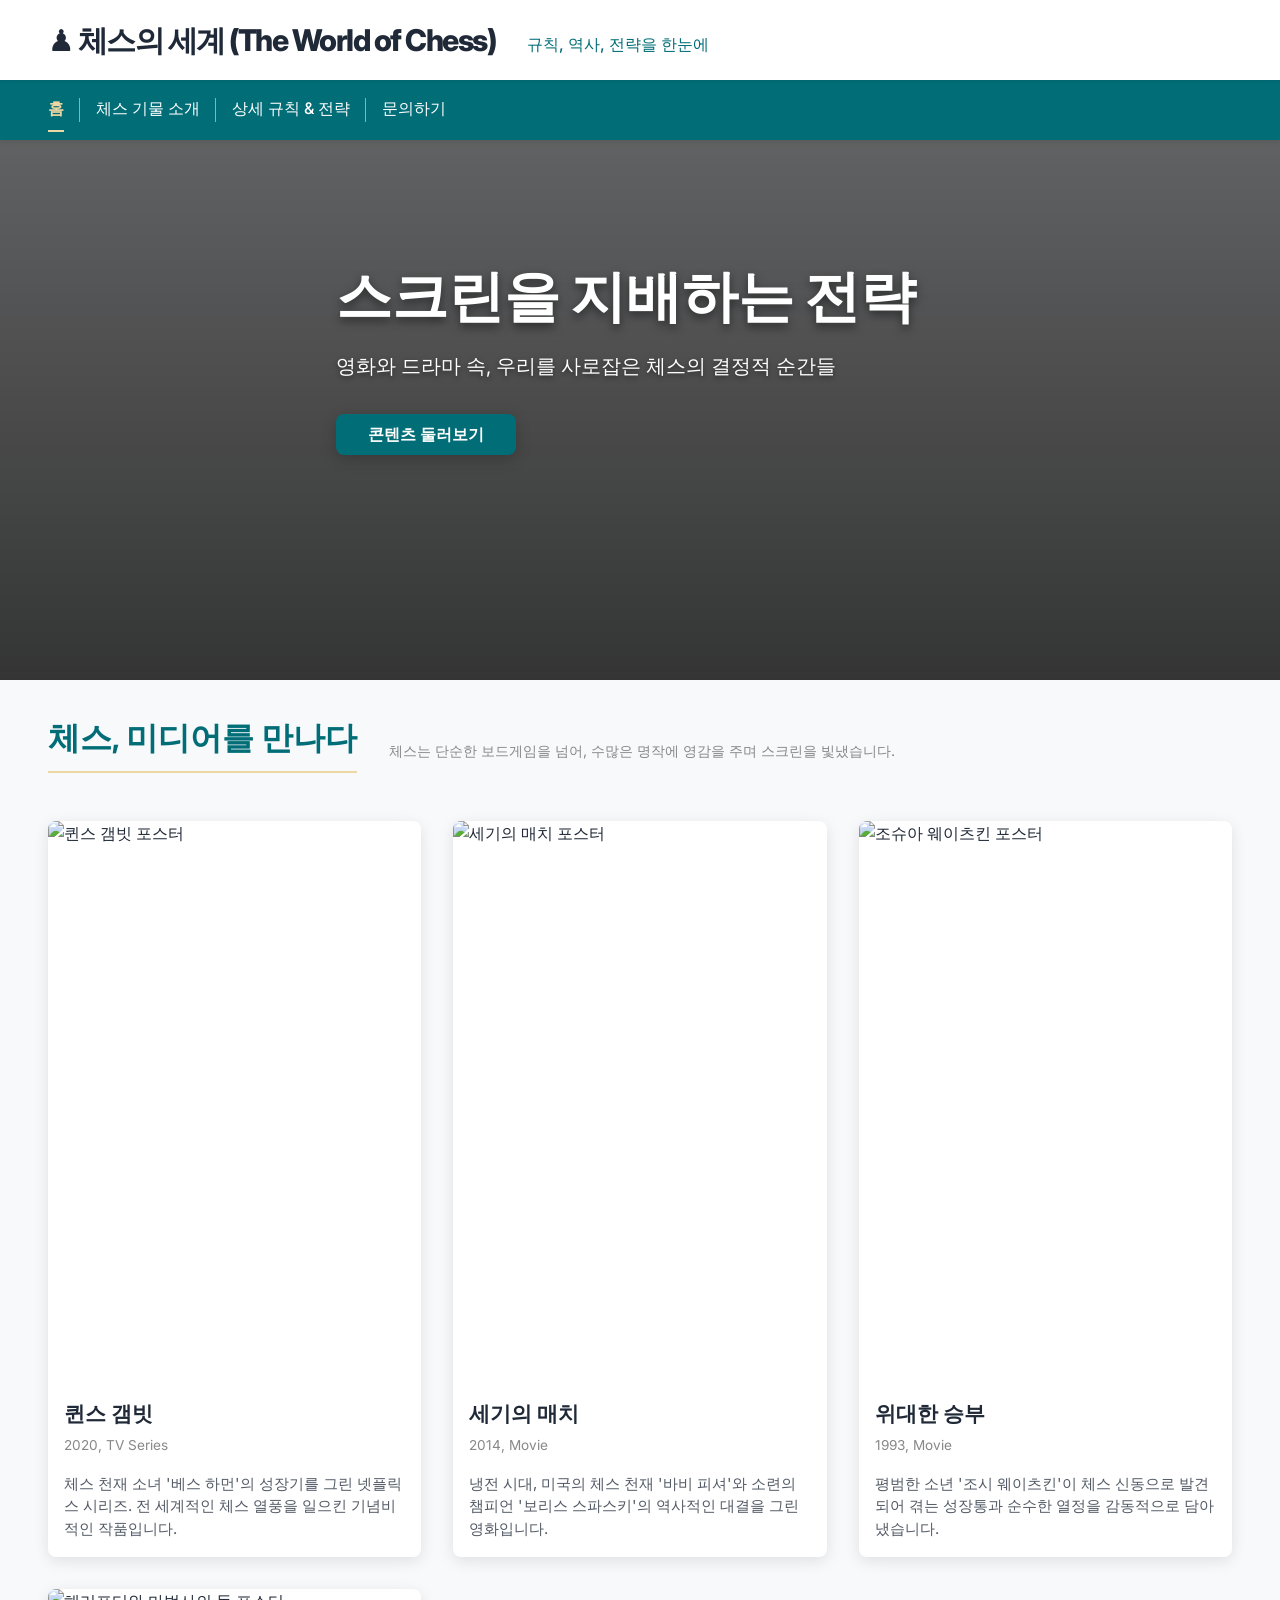
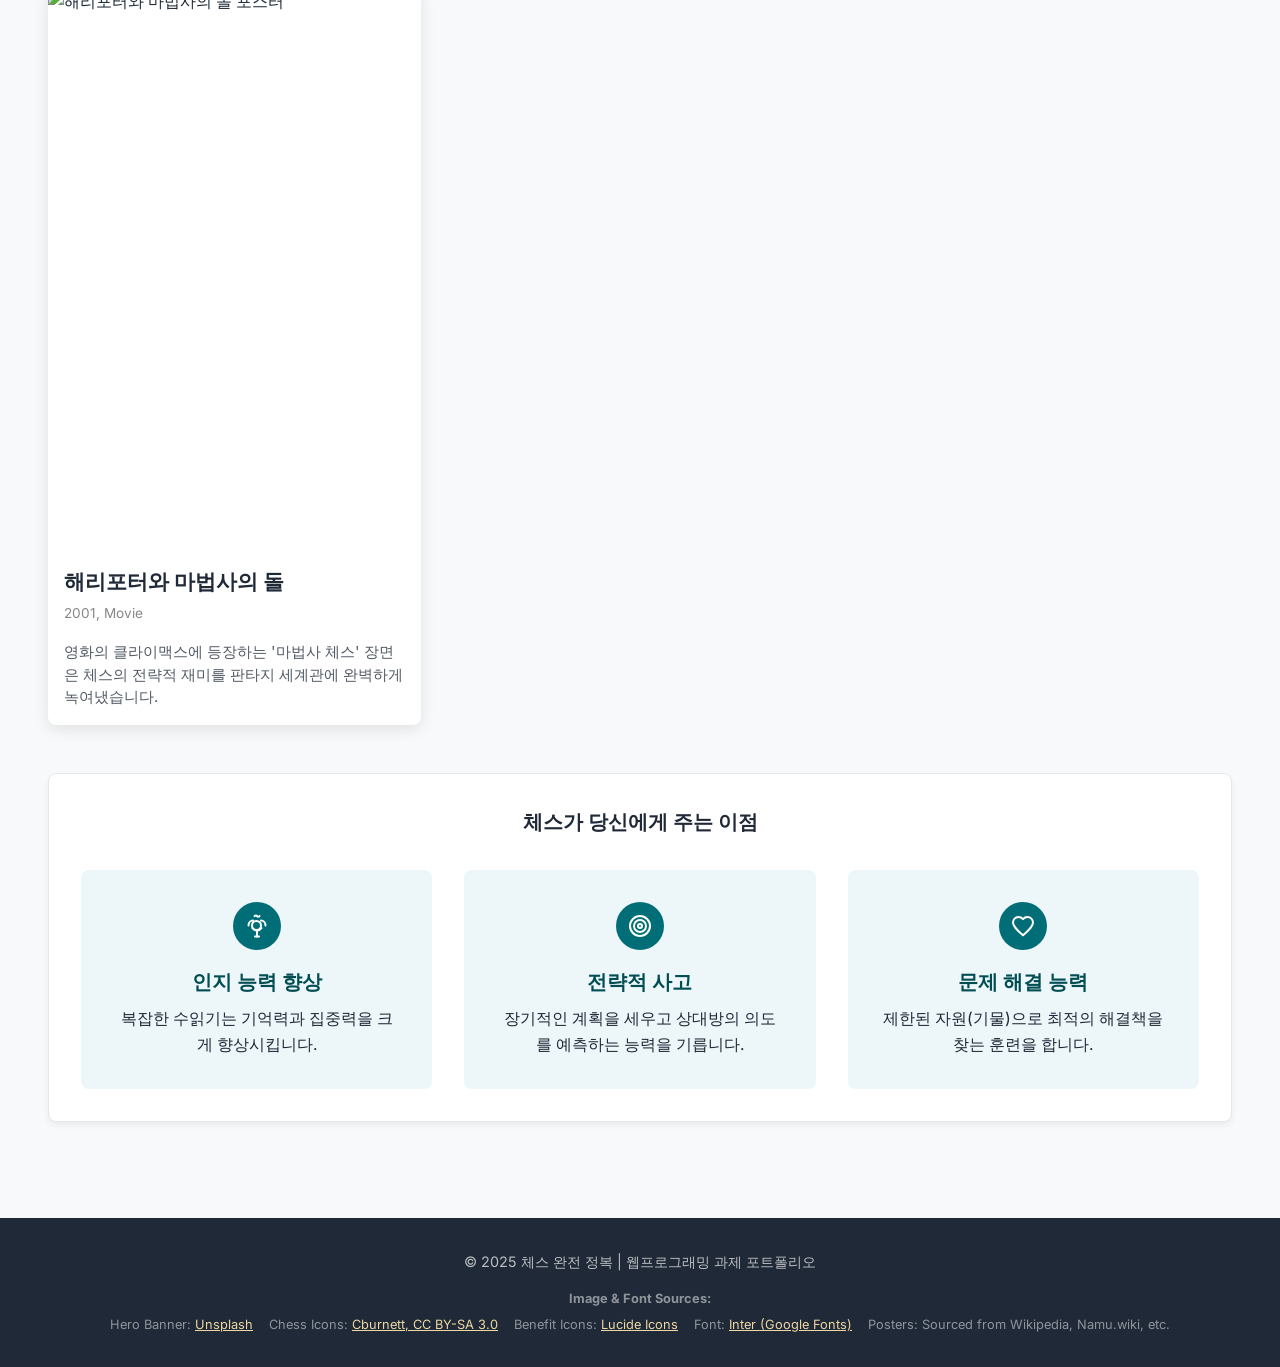
==== commit 8d40ab36: "feat: 홈페이지 UI/UX 대규모 개편 - 영화 포스터 갤러리 및 아이콘 그리드 레이아웃 적용 - 왼쪽 정렬 텍스트를 위한 배너 디자인 수정 - 모든 페이지 Footer에 출처" ====
--- a/index.html
+++ b/index.html
@@ -220,12 +220,53 @@
 
     <footer>
       <div class="container">
-        <p>
-          &copy; 2025 체스 완전 정복 | 웹프로그래밍 과제 포트폴리오
-          <br />
-          Icons based on Chess Pieces by Cburnett (via Wikimedia Commons, CC
-          BY-SA 3.0).
-        </p>
+        <div class="footer-content">
+          <p class="copyright">
+            &copy; 2025 체스 완전 정복 | 웹프로그래밍 과제 포트폴리오
+          </p>
+          <div class="source-list">
+            <p><strong>Image &amp; Font Sources:</strong></p>
+            <ul>
+              <li>
+                Hero Banner:
+                <a
+                  href="https://unsplash.com/"
+                  target="_blank"
+                  rel="noopener noreferrer"
+                  >Unsplash</a
+                >
+              </li>
+              <li>
+                Chess Icons:
+                <a
+                  href="https://commons.wikimedia.org/wiki/File:Chess_Pieces_Sprite.svg"
+                  target="_blank"
+                  rel="noopener noreferrer"
+                  >Cburnett, CC BY-SA 3.0</a
+                >
+              </li>
+              <li>
+                Benefit Icons:
+                <a
+                  href="https://lucide.dev/"
+                  target="_blank"
+                  rel="noopener noreferrer"
+                  >Lucide Icons</a
+                >
+              </li>
+              <li>
+                Font:
+                <a
+                  href="https://fonts.google.com/specimen/Inter"
+                  target="_blank"
+                  rel="noopener noreferrer"
+                  >Inter (Google Fonts)</a
+                >
+              </li>
+              <li>Posters: Sourced from Wikipedia, Namu.wiki, etc.</li>
+            </ul>
+          </div>
+        </div>
       </div>
     </footer>
   </body>
--- a/css/style.css
+++ b/css/style.css
@@ -4,7 +4,7 @@
 */
 
 /* ****************************************************** */
-/* 1. 글로벌 & 공통 컴포넌트 (GLOBAL & SEMANTIC LAYOUT) */
+/* 1. 글로벌 & 공통 컴по넌트 (GLOBAL & SEMANTIC LAYOUT) */
 /* ****************************************************** */
 
 /* Inter 폰트 설정 */
@@ -311,14 +311,47 @@
 footer {
   background-color: var(--color-text-dark);
   color: #ffffff;
-  padding: var(--spacing-medium) 0;
+  padding: var(--spacing-large) 0;
   text-align: center;
   margin-top: var(--spacing-large);
-}
-
-footer p {
   font-size: 0.9rem;
+}
+
+.footer-content {
+  display: flex;
+  flex-direction: column;
+  gap: var(--spacing-medium);
+}
+
+.copyright {
   color: rgba(255, 255, 255, 0.7);
+}
+
+.source-list {
+  color: rgba(255, 255, 255, 0.5);
+  font-size: 0.8rem;
+}
+
+.source-list p {
+  margin-bottom: var(--spacing-tiny);
+}
+
+.source-list ul {
+  list-style: none;
+  padding: 0;
+  display: flex;
+  flex-wrap: wrap;
+  justify-content: center;
+  gap: var(--spacing-medium);
+}
+
+.source-list a {
+  color: var(--color-secondary);
+  text-decoration: underline;
+}
+
+.source-list a:hover {
+  color: #ffffff;
 }
 
 /* ****************************************************** */
@@ -537,11 +570,11 @@
   height: 60vh;
   min-height: 400px;
   display: flex;
-  align-items: center;
-  justify-content: center;
-  text-align: center;
+  align-items: center; /* 수직 중앙 정렬 */
+  justify-content: flex-start; /* 컨텐츠를 왼쪽으로 정렬 */
+  text-align: left; /* 컨테이너 내 텍스트 왼쪽 정렬 */
   color: #ffffff;
-  padding: var(--spacing-large);
+  padding: 0 var(--spacing-large); /* 상하 패딩은 컨텐츠 컨테이너로 이동 */
   overflow: hidden;
 }
 
@@ -552,11 +585,11 @@
   width: 100%;
   height: 100%;
   background-image: linear-gradient(rgba(0, 0, 0, 0.6), rgba(0, 0, 0, 0.8)),
-    url("https://t4.ftcdn.net/jpg/04/90/83/57/240_F_490835708_OUxTZquvIYYQsthqkWGnJ7DksVYqPt8w.jpg");
+    url("https://t4.ftcdn.net/jpg/04/90/83/57/240_F_490835708_OUxTZquvIYYQsthqkWGnJ7DksVYqPt8w.jpg"); /* 사용할 이미지 경로 */
   background-size: cover;
-  background-position: center;
-  filter: blur(2.5px); /* 배경 블러 효과 */
-  transform: scale(1.1); /* 블러 경계선 제거 */
+  background-position: right center; /* 배경 이미지를 오른쪽에 정렬 */
+  filter: blur(5px);
+  transform: scale(1.1);
   z-index: 1;
 }
 
@@ -565,7 +598,10 @@
   z-index: 2;
   display: flex;
   flex-direction: column;
-  align-items: center;
+  align-items: flex-start; /* 내부 아이템(제목, 부제) 왼쪽 정렬 */
+  max-width: 50%; /* 컨텐츠가 전체 너비의 절반만 차지하도록 제한 */
+  padding: var(--spacing-large) 0;
+  margin-bottom: calc(var(--spacing-large) * 3.5);
 }
 
 .hero-main-title {
@@ -588,8 +624,9 @@
   background-color: var(--color-secondary);
   color: var(--color-primary-dark);
   font-weight: 700;
+  border-radius: var(--border-radius);
+  transition: transform 0.3s ease, background-color 0.3s ease;
   box-shadow: 0 4px 15px rgba(0, 0, 0, 0.2);
-  transition: transform 0.3s ease, background-color 0.3s ease;
 }
 
 .hero-button:hover {
@@ -666,7 +703,7 @@
 
 #benefits-section .content-card:hover {
   transform: none;
-  box-shadow: 0 4px 15px rgba(0, 0, 0, 0.1);
+  box-shadow: 0 4px 6px rgba(0, 0, 0, 0.05);
 }
 
 .benefits-grid {
@@ -771,7 +808,8 @@
 .selection-item {
   cursor: pointer;
   padding: var(--spacing-medium) var(--spacing-large);
-  transition: background-color 0.2s, border-left 0.2s;
+  transition: background-color 0.2s, border-left 0.2s, transform 0.2s,
+    box-shadow 0.2s;
   border-bottom: 1px solid var(--color-border);
   display: flex;
 }
@@ -814,8 +852,8 @@
 
 .piece-icon img {
   /* 스프라이트 이미지를 <img> 태그 내에서 클리핑 */
-  width: 256px; /* 원본 이미지의 실제 너비 */
-  height: auto; /* 원본 이미지의 비율 유지 */
+  width: 256px;
+  height: auto;
   object-fit: none;
 }
 
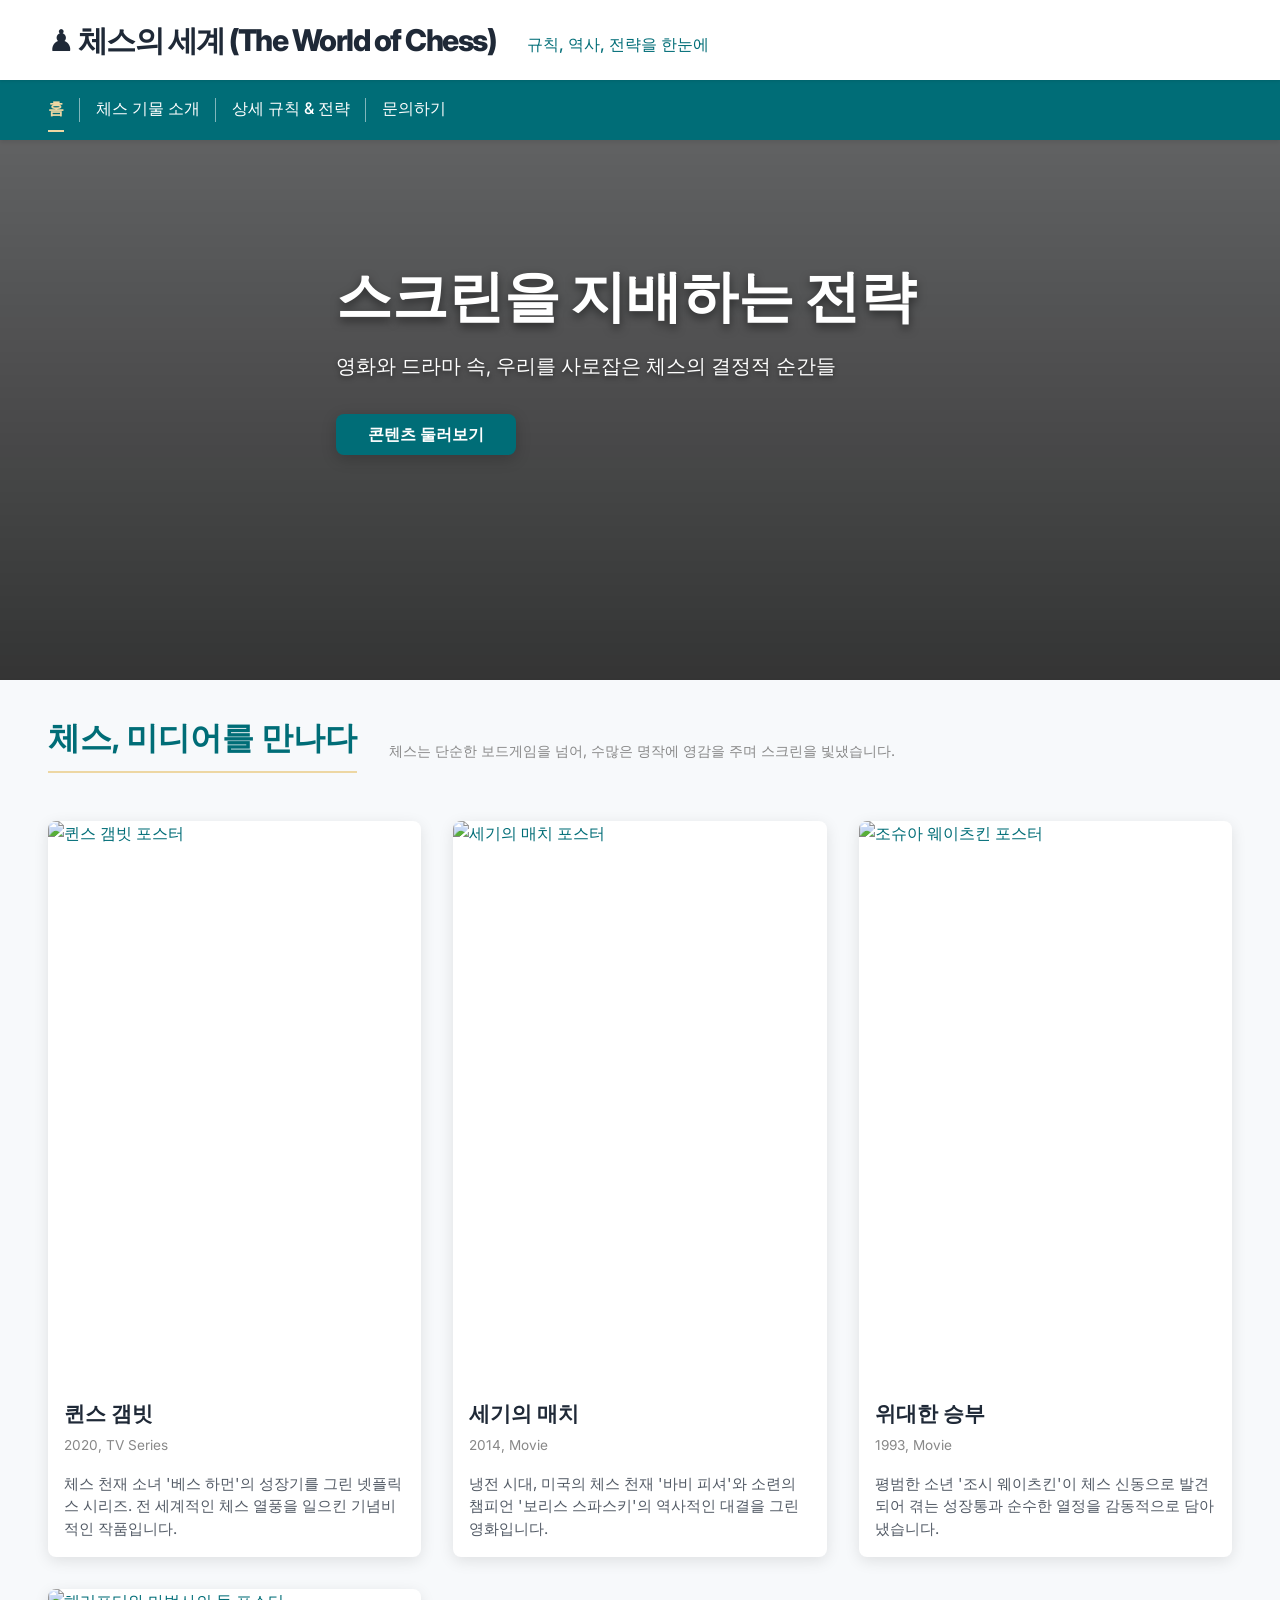
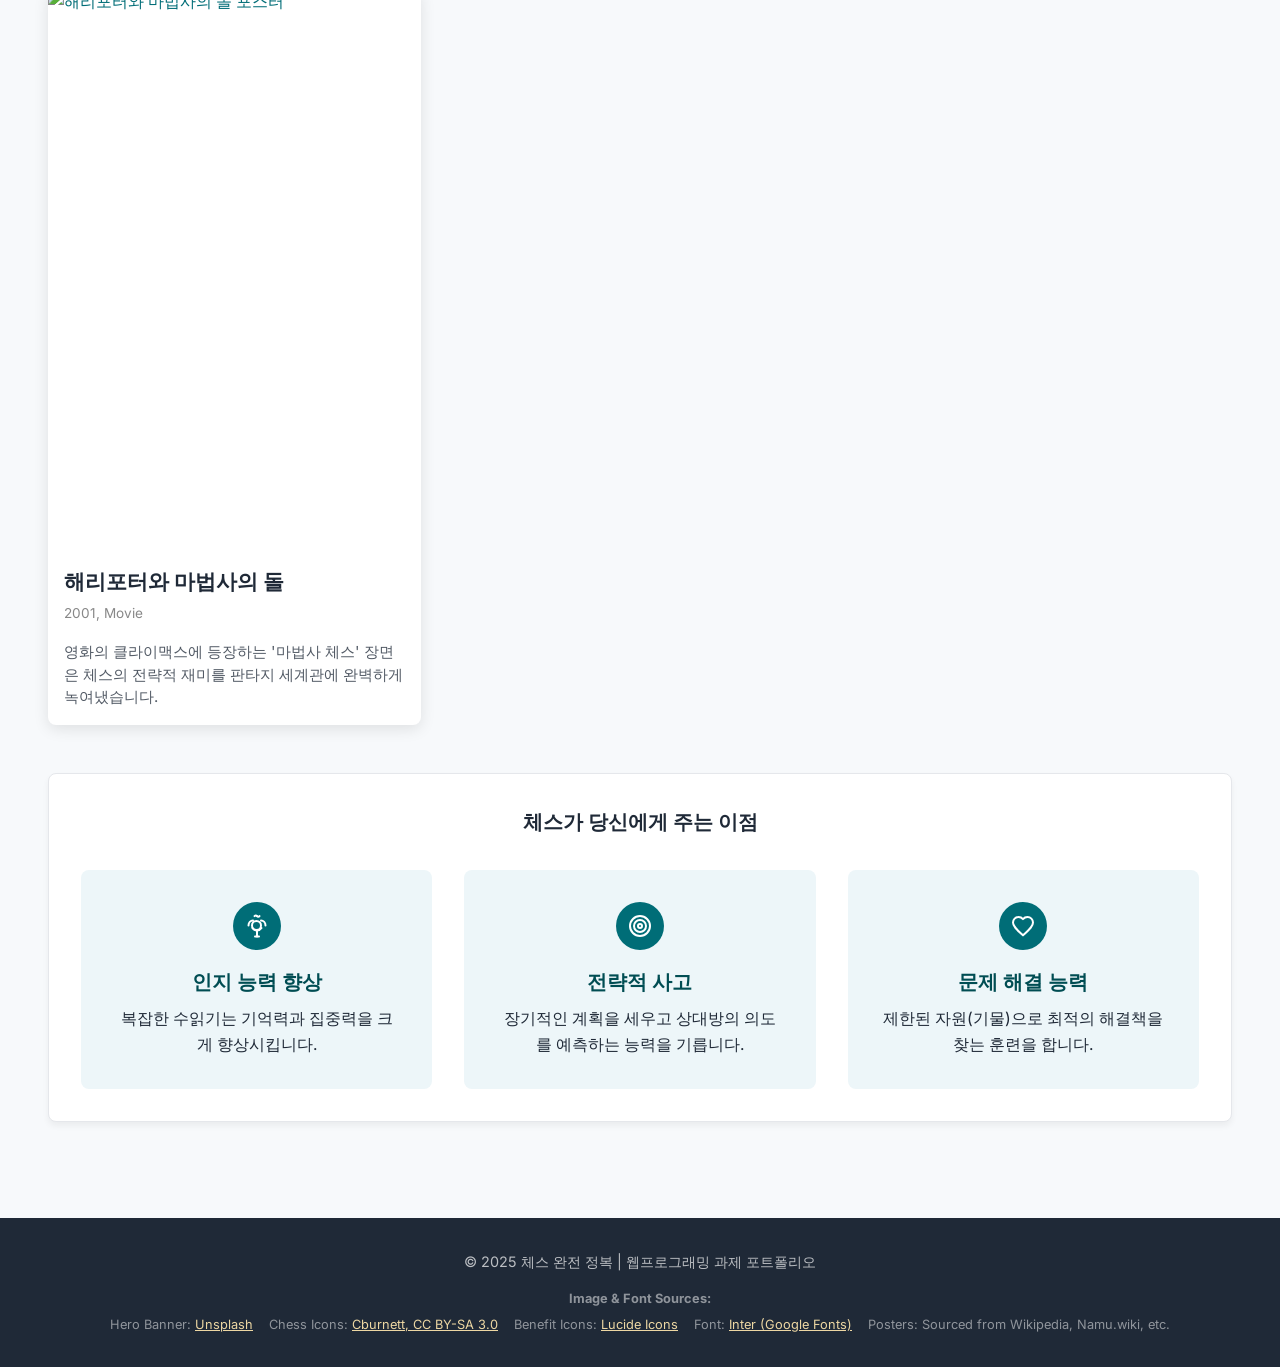
==== commit 4651bcf2: "feat: 홈페이지 미디어 갤러리 기능 향상 - 각 포스터 카드에 관련 미디어 페이지로 이동하는 외부 링크 적용 - 모든 외부 링크가 새 탭에서 열리도록 수정 - 카드 호버 시 외" ====
--- a/index.html
+++ b/index.html
@@ -9,10 +9,10 @@
   <body>
     <header>
       <div class="container">
-        <div class="header-content">
+        <a href="index.html" class="header-content">
           <h1 class="header-title">♟️ 체스의 세계 (The World of Chess)</h1>
           <p class="header-subtitle">규칙, 역사, 전략을 한눈에</p>
-        </div>
+        </a>
       </div>
     </header>
 
@@ -62,7 +62,12 @@
 
         <div class="media-gallery-grid">
           <!-- 퀸스 갬빗 -->
-          <div class="poster-card">
+          <a
+            href="https://www.netflix.com/kr/title/80234304"
+            class="poster-card"
+            target="_blank"
+            rel="noopener noreferrer"
+          >
             <img
               src="https://i.namu.wiki/i/thNgIOq6zzeqaxEzmJ18Lzi7Djs35CVROKU2I5297jxck1E2xeo7zTCiRT6g7T0tkRgEdVOm-ADp2YzvHBXDJw.webp"
               alt="퀸스 갬빗 포스터"
@@ -76,10 +81,15 @@
                 세계적인 체스 열풍을 일으킨 기념비적인 작품입니다.
               </p>
             </div>
-          </div>
+          </a>
 
           <!-- 세기의 매치 (Pawn Sacrifice) -->
-          <div class="poster-card">
+          <a
+            href="https://pedia.watcha.com/ko-KR/contents/m5Dkl6d"
+            class="poster-card"
+            target="_blank"
+            rel="noopener noreferrer"
+          >
             <img
               src="https://upload.wikimedia.org/wikipedia/ko/thumb/3/36/%EC%84%B8%EA%B8%B0%EC%9D%98_%EB%A7%A4%EC%B9%98.jpg/250px-%EC%84%B8%EA%B8%B0%EC%9D%98_%EB%A7%A4%EC%B9%98.jpg"
               alt="세기의 매치 포스터"
@@ -93,10 +103,15 @@
                 스파스키'의 역사적인 대결을 그린 영화입니다.
               </p>
             </div>
-          </div>
+          </a>
 
           <!-- 조슈아 웨이츠킨 (Searching for Bobby Fischer) -->
-          <div class="poster-card">
+          <a
+            href="https://pedia.watcha.com/ko-KR/contents/mP5mKAO"
+            class="poster-card"
+            target="_blank"
+            rel="noopener noreferrer"
+          >
             <img
               src="https://m.media-amazon.com/images/I/51PF369WY6L._UF894,1000_QL80_.jpg"
               alt="조슈아 웨이츠킨 포스터"
@@ -110,10 +125,15 @@
                 성장통과 순수한 열정을 감동적으로 담아냈습니다.
               </p>
             </div>
-          </div>
+          </a>
 
           <!-- 해리포터와 마법사의 돌 -->
-          <div class="poster-card">
+          <a
+            href="https://pedia.watcha.com/ko-KR/contents/mmOb3kd"
+            class="poster-card"
+            target="_blank"
+            rel="noopener noreferrer"
+          >
             <img
               src="https://i.namu.wiki/i/D_4MdDV5svqIlMwrzWtZ6pjQaQ6P6xqWOLl8tK3_ua-qrtIlKOvPFdiwdqGHBff1OT1zS98F6uqELcv0JXhciw.webp"
               alt="해리포터와 마법사의 돌 포스터"
@@ -127,7 +147,7 @@
                 재미를 판타지 세계관에 완벽하게 녹여냈습니다.
               </p>
             </div>
-          </div>
+          </a>
         </div>
       </section>
 
--- a/css/style.css
+++ b/css/style.css
@@ -212,6 +212,10 @@
 .header-content {
   text-align: left;
   display: flex;
+}
+
+.header-content:hover {
+  text-decoration: none;
 }
 
 .header-title {
@@ -317,6 +321,51 @@
   font-size: 0.9rem;
 }
 
+/* 인용 (Blockquote) */
+blockquote {
+  border-left: 5px solid var(--color-primary);
+  padding: var(--spacing-large);
+  margin: calc(var(--spacing-large) + 0.5rem) 0;
+  background-color: var(--color-accent-soft);
+  border-radius: var(--border-radius);
+  color: var(--color-text-dark);
+  box-shadow: 0 4px 6px rgba(0, 0, 0, 0.05);
+}
+
+.quote-body {
+  margin-bottom: var(--spacing-medium);
+  font-style: italic;
+  font-size: 1.1rem;
+  line-height: 1.7;
+}
+
+.quote-original {
+  display: block;
+  font-weight: 600;
+  color: var(--color-text-dark);
+}
+
+.quote-translation {
+  display: block;
+  text-align: right;
+  color: var(--color-text-body);
+  font-size: 1rem;
+  font-weight: 500;
+  margin-top: var(--spacing-small);
+  padding-right: var(--spacing-medium);
+  text-shadow: 0 0 5px rgba(0, 0, 0, 0.2);
+}
+
+.blockquote-footer {
+  display: block;
+  margin-top: var(--spacing-medium);
+  padding-right: var(--spacing-medium);
+  font-size: 0.9rem;
+  color: var(--color-text-light);
+  text-align: right;
+  font-style: normal;
+}
+
 .footer-content {
   display: flex;
   flex-direction: column;
@@ -660,6 +709,7 @@
 .poster-card:hover {
   transform: translateY(-10px);
   box-shadow: 0 15px 30px rgba(0, 0, 0, 0.2);
+  text-decoration: none;
 }
 
 .poster-image {
